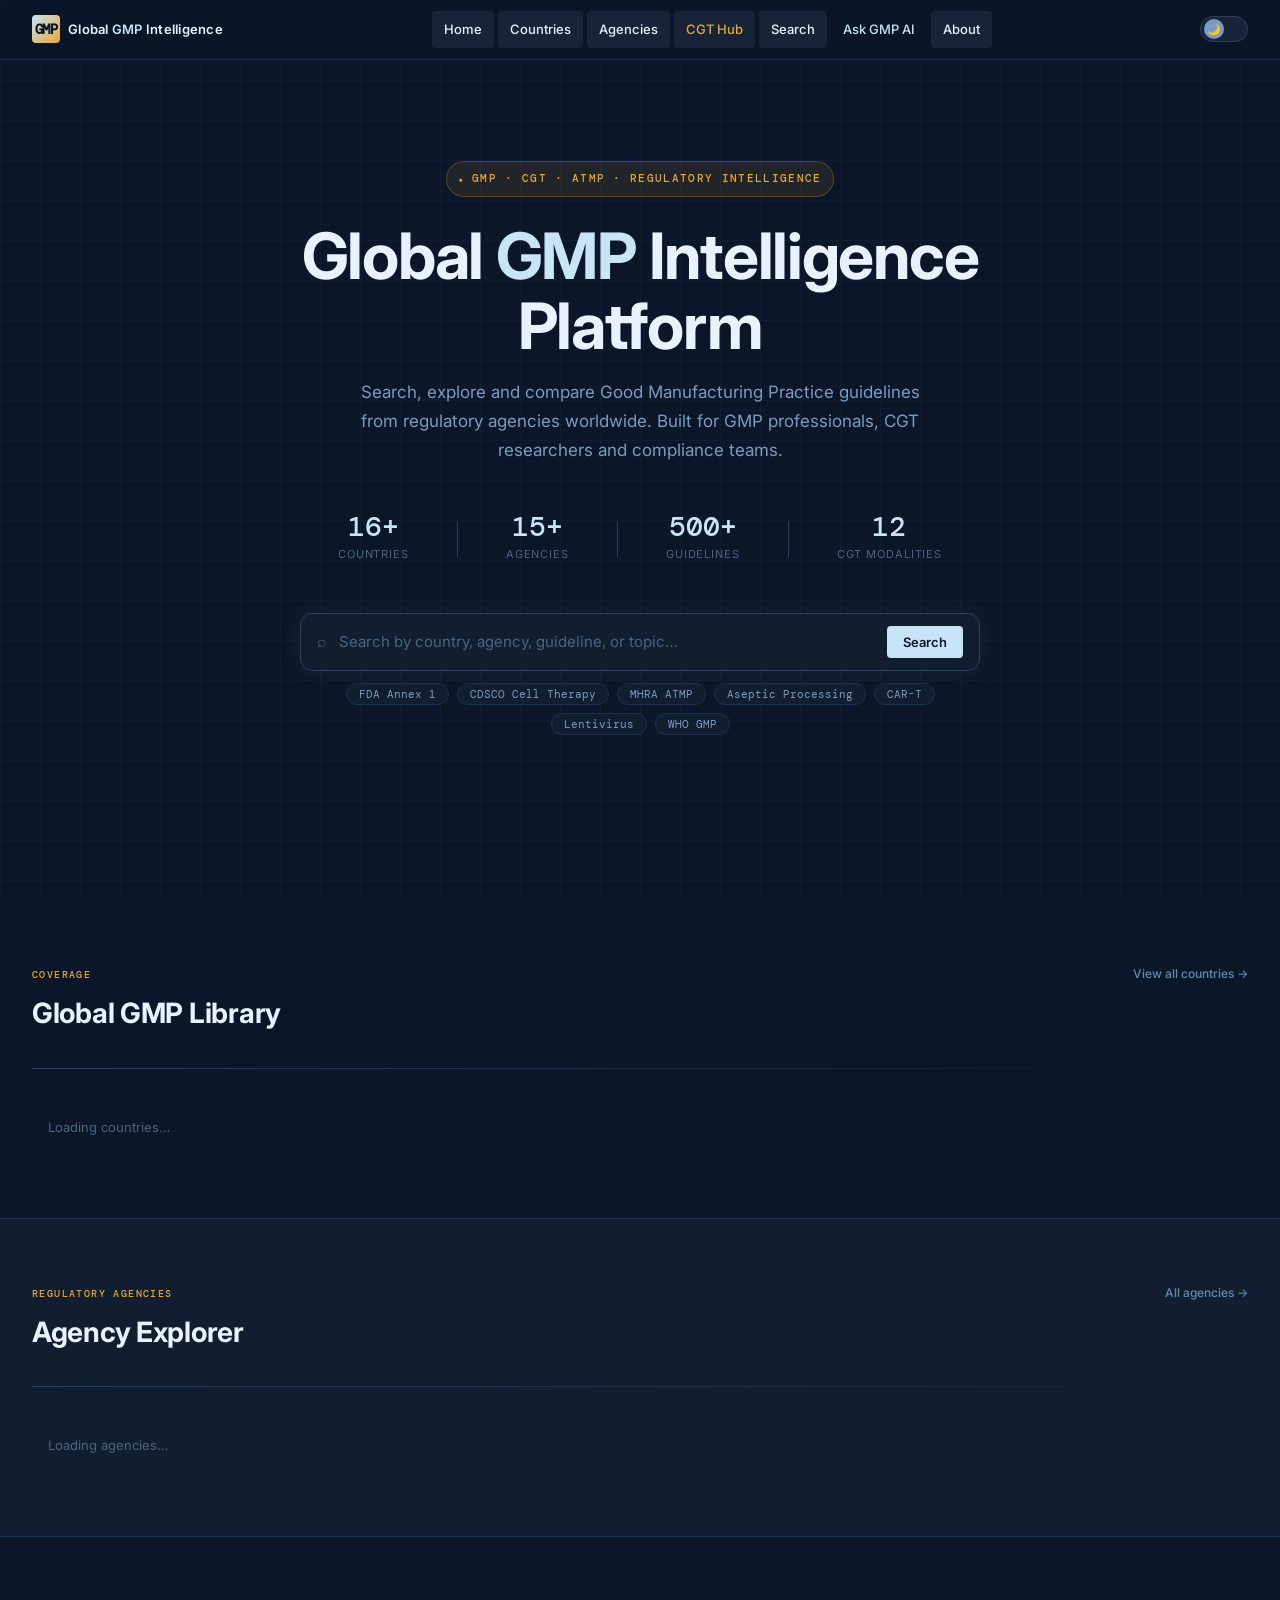
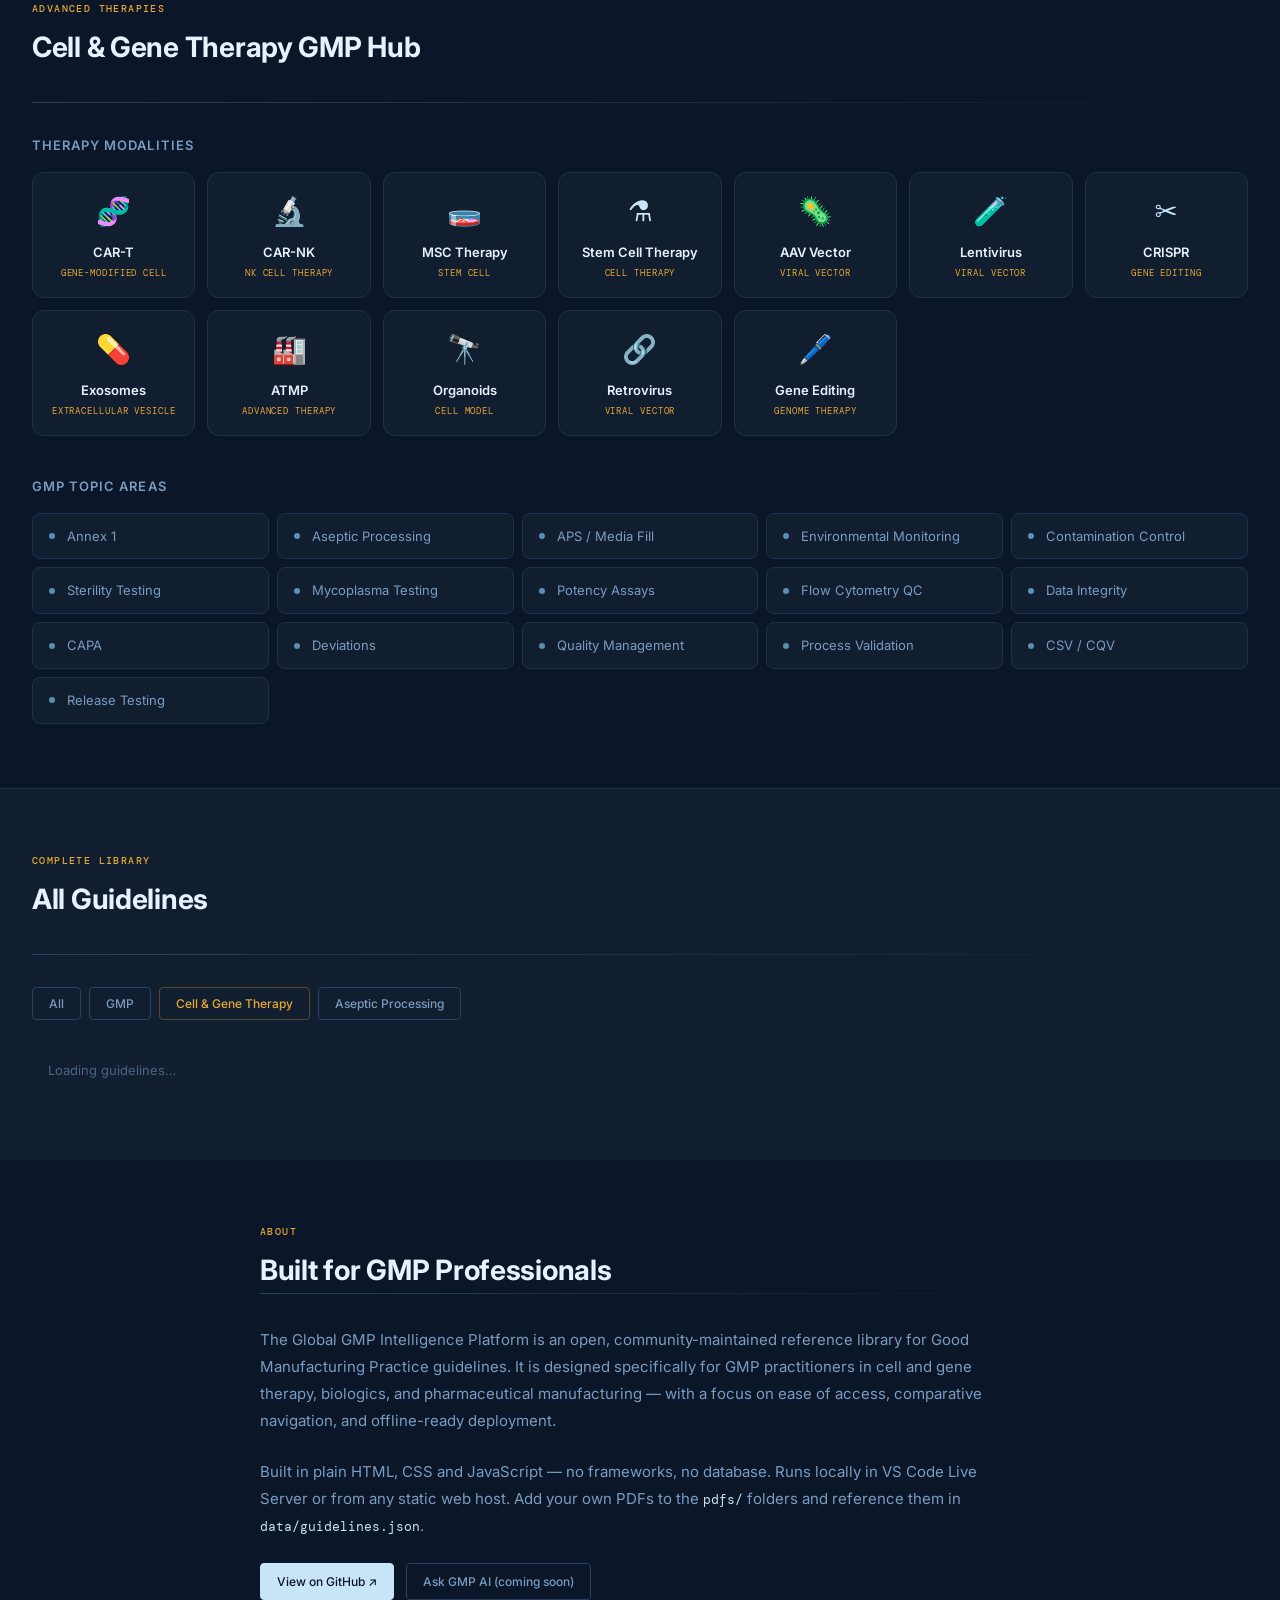
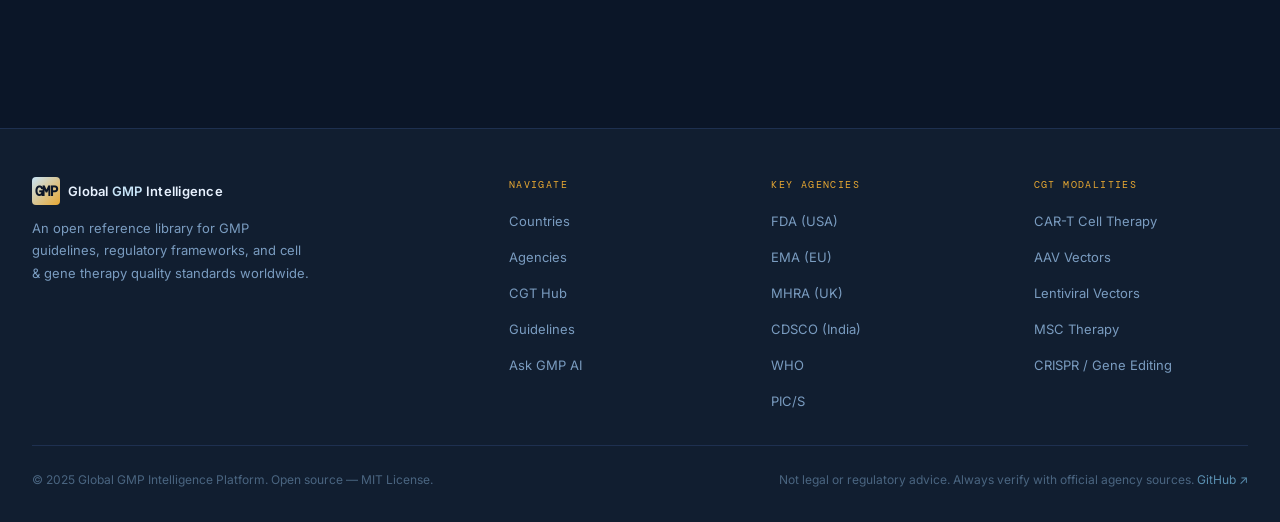
==== index.html @ dae0798d "Add files via upload" ====
<!DOCTYPE html>
<html lang="en">
<head>
  <meta charset="UTF-8" />
  <meta name="viewport" content="width=device-width, initial-scale=1.0" />
  <title>Global GMP Intelligence Platform</title>
  <meta name="description" content="Search, explore and compare Good Manufacturing Practice guidelines from regulatory agencies worldwide. GMP, CGT, ATMP, CAR-T, viral vector manufacturing." />
  <link rel="stylesheet" href="style.css" />
</head>
<body>

  <!-- ═══════════════════════════════════════════════════════
       NAVIGATION
       ════════════════════════════════════════════════════ -->
  <nav class="navbar" role="navigation" aria-label="Main navigation">
    <div class="navbar-inner">

      <!-- Logo -->
      <a class="nav-logo" href="index.html" aria-label="Global GMP Intelligence Platform home">
        <div class="nav-logo-icon">GMP</div>
        <span class="nav-logo-text">Global <span>GMP</span> Intelligence</span>
      </a>

      <!-- Desktop nav links -->
      <ul class="nav-links" id="nav-links">
        <li><a href="index.html" class="active">Home</a></li>
        <li><a href="#countries">Countries</a></li>
        <li><a href="#agencies">Agencies</a></li>
        <li class="nav-cgt"><a href="#cgt-hub">CGT Hub</a></li>
        <li><a href="#search-section">Search</a></li>
        <li class="nav-ai"><a href="ask.html">Ask GMP AI</a></li>
        <li><a href="#about">About</a></li>
      </ul>

      <!-- Controls: theme toggle + hamburger -->
      <div class="nav-controls">
        <button class="theme-toggle" id="theme-toggle" aria-label="Toggle dark/light mode">
          <div class="theme-toggle-knob">🌙</div>
        </button>
        <button class="nav-hamburger" id="nav-hamburger" aria-label="Open menu">
          <span></span><span></span><span></span>
        </button>
      </div>

    </div>
  </nav>

  <!-- ═══════════════════════════════════════════════════════
       HERO SECTION
       ════════════════════════════════════════════════════ -->
  <section class="hero" id="home">

    <!-- Animated signal line — the signature design element -->
    <div class="hero-signal-line" aria-hidden="true"></div>

    <div class="hero-content">

      <!-- Eyebrow -->
      <div class="hero-eyebrow">GMP · CGT · ATMP · Regulatory Intelligence</div>

      <!-- Main title -->
      <h1 class="hero-title">
        Global <span class="accent-word">GMP</span> Intelligence<br>Platform
      </h1>

      <!-- Subtitle -->
      <p class="hero-subtitle">
        Search, explore and compare Good Manufacturing Practice guidelines
        from regulatory agencies worldwide. Built for GMP professionals,
        CGT researchers and compliance teams.
      </p>

      <!-- Key stats -->
      <div class="hero-stats">
        <div class="hero-stat">
          <span class="hero-stat-number">16+</span>
          <span class="hero-stat-label">Countries</span>
        </div>
        <div class="hero-stat-divider"></div>
        <div class="hero-stat">
          <span class="hero-stat-number">15+</span>
          <span class="hero-stat-label">Agencies</span>
        </div>
        <div class="hero-stat-divider"></div>
        <div class="hero-stat">
          <span class="hero-stat-number">500+</span>
          <span class="hero-stat-label">Guidelines</span>
        </div>
        <div class="hero-stat-divider"></div>
        <div class="hero-stat">
          <span class="hero-stat-number">12</span>
          <span class="hero-stat-label">CGT Modalities</span>
        </div>
      </div>

      <!-- Search box -->
      <div class="search-container">
        <div class="search-box">
          <!-- Search icon -->
          <span class="search-icon" aria-hidden="true">⌕</span>

          <!-- Input -->
          <input
            type="text"
            id="search-input"
            placeholder="Search by country, agency, guideline, or topic…"
            autocomplete="off"
            aria-label="Search GMP guidelines"
          />

          <!-- Clear button (shows when text is entered) -->
          <button class="search-clear" id="search-clear" aria-label="Clear search">✕</button>

          <!-- Search button -->
          <button class="search-btn" id="search-btn">Search</button>
        </div>

        <!-- Quick-search chips -->
        <div class="search-chips" role="list" aria-label="Quick search examples">
          <button class="search-chip" data-query="FDA Annex 1" role="listitem">FDA Annex 1</button>
          <button class="search-chip" data-query="CDSCO Cell Therapy" role="listitem">CDSCO Cell Therapy</button>
          <button class="search-chip" data-query="MHRA ATMP" role="listitem">MHRA ATMP</button>
          <button class="search-chip" data-query="aseptic processing" role="listitem">Aseptic Processing</button>
          <button class="search-chip" data-query="CAR-T" role="listitem">CAR-T</button>
          <button class="search-chip" data-query="lentivirus" role="listitem">Lentivirus</button>
          <button class="search-chip" data-query="WHO GMP" role="listitem">WHO GMP</button>
        </div>

        <!-- Live results dropdown -->
        <div id="search-results" role="listbox" aria-label="Search results"></div>
      </div>

    </div>
  </section>

  <!-- ═══════════════════════════════════════════════════════
       COUNTRIES SECTION
       ════════════════════════════════════════════════════ -->
  <section class="section" id="countries">
    <div class="section-inner">
      <div class="section-header">
        <div>
          <div class="section-label">Coverage</div>
          <h2 class="section-title">Global GMP Library</h2>
        </div>
        <a href="#" class="section-link">View all countries →</a>
      </div>
      <div class="section-divider"></div>

      <!--
        Country cards are built dynamically by script.js → buildCountryCards().
        To add countries: edit data/countries.json — no HTML changes needed.
      -->
      <div class="countries-grid" id="countries-grid">
        <!-- Cards populated by JavaScript from data/countries.json -->
        <div style="color:var(--color-text-muted);font-size:13px;padding:16px;">Loading countries…</div>
      </div>
    </div>
  </section>

  <!-- ═══════════════════════════════════════════════════════
       REGULATORY AGENCIES SECTION
       ════════════════════════════════════════════════════ -->
  <section class="section" id="agencies" style="background:var(--color-surface);border-top:1px solid var(--color-border);border-bottom:1px solid var(--color-border);">
    <div class="section-inner">
      <div class="section-header">
        <div>
          <div class="section-label">Regulatory Agencies</div>
          <h2 class="section-title">Agency Explorer</h2>
        </div>
        <a href="#" class="section-link">All agencies →</a>
      </div>
      <div class="section-divider"></div>

      <!--
        Agency cards are built dynamically by script.js → buildAgencyCards().
        To add agencies: edit data/agencies.json
      -->
      <div class="agencies-grid" id="agencies-grid">
        <div style="color:var(--color-text-muted);font-size:13px;padding:16px;">Loading agencies…</div>
      </div>
    </div>
  </section>

  <!-- ═══════════════════════════════════════════════════════
       CGT HUB SECTION
       ════════════════════════════════════════════════════ -->
  <section class="section" id="cgt-hub">
    <div class="section-inner">
      <div class="section-header">
        <div>
          <div class="section-label">Advanced Therapies</div>
          <h2 class="section-title">Cell &amp; Gene Therapy GMP Hub</h2>
        </div>
      </div>
      <div class="section-divider"></div>

      <!-- CGT Product modalities -->
      <h3 style="font-size:13px;font-weight:600;color:var(--color-text-secondary);margin-bottom:16px;text-transform:uppercase;letter-spacing:0.08em;">
        Therapy Modalities
      </h3>

      <!--
        Cards populated by script.js → buildCGTCards() from CGT_PRODUCTS array.
        To add modalities: edit the CGT_PRODUCTS array in script.js
      -->
      <div class="cgt-grid" id="cgt-products-grid">
        <div style="color:var(--color-text-muted);font-size:13px;padding:16px;">Loading…</div>
      </div>

      <!-- GMP Topics -->
      <h3 style="font-size:13px;font-weight:600;color:var(--color-text-secondary);margin-bottom:16px;margin-top:40px;text-transform:uppercase;letter-spacing:0.08em;">
        GMP Topic Areas
      </h3>

      <!--
        Topics populated by script.js → buildCGTCards() from GMP_TOPICS array.
      -->
      <div class="topics-grid" id="gmp-topics-grid"></div>

    </div>
  </section>

  <!-- ═══════════════════════════════════════════════════════
       FULL GUIDELINES SECTION
       ════════════════════════════════════════════════════ -->
  <section class="section" id="search-section" style="background:var(--color-surface);border-top:1px solid var(--color-border);">
    <div class="section-inner">
      <div class="section-header">
        <div>
          <div class="section-label">Complete Library</div>
          <h2 class="section-title">All Guidelines</h2>
        </div>
      </div>
      <div class="section-divider"></div>

      <!-- Filter row -->
      <div style="display:flex;gap:8px;flex-wrap:wrap;margin-bottom:24px;">
        <button class="btn btn-secondary" onclick="filterGuidelines('all')">All</button>
        <button class="btn btn-secondary" onclick="filterGuidelines('GMP')">GMP</button>
        <button class="btn btn-amber" onclick="filterGuidelines('Cell and Gene Therapy')">Cell &amp; Gene Therapy</button>
        <button class="btn btn-secondary" onclick="filterGuidelines('Aseptic Processing')">Aseptic Processing</button>
      </div>

      <!-- Guidelines list — built by buildGuidelinesList() below -->
      <div class="guidelines-list" id="guidelines-list">
        <div style="color:var(--color-text-muted);font-size:13px;padding:16px;">Loading guidelines…</div>
      </div>
    </div>
  </section>

  <!-- ═══════════════════════════════════════════════════════
       ABOUT SECTION
       ════════════════════════════════════════════════════ -->
  <section class="section" id="about">
    <div class="section-inner" style="max-width:760px;">
      <div class="section-label">About</div>
      <h2 class="section-title">Built for GMP Professionals</h2>
      <div class="section-divider"></div>
      <p style="font-size:15px;color:var(--color-text-secondary);line-height:1.8;margin-bottom:24px;">
        The Global GMP Intelligence Platform is an open, community-maintained reference library
        for Good Manufacturing Practice guidelines. It is designed specifically for GMP practitioners
        in cell and gene therapy, biologics, and pharmaceutical manufacturing — with a focus on
        ease of access, comparative navigation, and offline-ready deployment.
      </p>
      <p style="font-size:15px;color:var(--color-text-secondary);line-height:1.8;margin-bottom:24px;">
        Built in plain HTML, CSS and JavaScript — no frameworks, no database. Runs locally in
        VS Code Live Server or from any static web host. Add your own PDFs to the
        <code style="font-family:var(--font-mono);color:var(--color-accent);font-size:13px;">pdfs/</code>
        folders and reference them in
        <code style="font-family:var(--font-mono);color:var(--color-accent);font-size:13px;">data/guidelines.json</code>.
      </p>
      <div style="display:flex;gap:12px;flex-wrap:wrap;">
        <a href="https://github.com" class="btn btn-primary" target="_blank">View on GitHub ↗</a>
        <a href="ask.html" class="btn btn-secondary">Ask GMP AI (coming soon)</a>
      </div>
    </div>
  </section>

  <!-- ═══════════════════════════════════════════════════════
       FOOTER
       ════════════════════════════════════════════════════ -->
  <footer class="footer">
    <div class="footer-inner">

      <!-- Brand -->
      <div class="footer-brand">
        <div class="nav-logo">
          <div class="nav-logo-icon">GMP</div>
          <span class="nav-logo-text">Global <span>GMP</span> Intelligence</span>
        </div>
        <p>
          An open reference library for GMP guidelines, regulatory frameworks,
          and cell &amp; gene therapy quality standards worldwide.
        </p>
      </div>

      <!-- Navigation -->
      <div>
        <div class="footer-col-title">Navigate</div>
        <ul class="footer-links">
          <li><a href="#countries">Countries</a></li>
          <li><a href="#agencies">Agencies</a></li>
          <li><a href="#cgt-hub">CGT Hub</a></li>
          <li><a href="#search-section">Guidelines</a></li>
          <li><a href="ask.html">Ask GMP AI</a></li>
        </ul>
      </div>

      <!-- Agencies -->
      <div>
        <div class="footer-col-title">Key Agencies</div>
        <ul class="footer-links">
          <li><a href="agencies/fda.html">FDA (USA)</a></li>
          <li><a href="agencies/ema.html">EMA (EU)</a></li>
          <li><a href="agencies/mhra.html">MHRA (UK)</a></li>
          <li><a href="agencies/cdsco.html">CDSCO (India)</a></li>
          <li><a href="agencies/who.html">WHO</a></li>
          <li><a href="agencies/pics.html">PIC/S</a></li>
        </ul>
      </div>

      <!-- CGT -->
      <div>
        <div class="footer-col-title">CGT Modalities</div>
        <ul class="footer-links">
          <li><a href="cgt/car-t.html">CAR-T Cell Therapy</a></li>
          <li><a href="cgt/aav.html">AAV Vectors</a></li>
          <li><a href="cgt/lentivirus.html">Lentiviral Vectors</a></li>
          <li><a href="cgt/msc.html">MSC Therapy</a></li>
          <li><a href="cgt/crispr.html">CRISPR / Gene Editing</a></li>
        </ul>
      </div>

    </div>

    <!-- Bottom bar -->
    <div class="footer-bottom">
      <p>© 2025 Global GMP Intelligence Platform. Open source — MIT License.</p>
      <p>Not legal or regulatory advice. Always verify with official agency sources. <a href="https://github.com">GitHub ↗</a></p>
    </div>
  </footer>

  <!-- ═══════════════════════════════════════════════════════
       SCRIPTS
       ════════════════════════════════════════════════════ -->
  <script src="script.js"></script>

  <!--
    Additional inline script for the guidelines filter buttons and full list builder.
    This is kept here (not in script.js) because it needs access to guidelinesData
    AFTER it has been loaded by loadAllData() in script.js.
    In a larger project, this would move to script.js once data loading is async-refactored.
  -->
  <script>
    /**
     * Builds the complete guidelines list in the #guidelines-list section.
     * Called after guidelinesData is populated by loadAllData().
     */
    function buildGuidelinesList(filter) {
      const list = document.getElementById('guidelines-list');
      if (!list) return;

      // Wait a moment if data hasn't arrived yet
      if (!guidelinesData || guidelinesData.length === 0) {
        setTimeout(function () { buildGuidelinesList(filter); }, 300);
        return;
      }

      // Filter the data
      const items = filter && filter !== 'all'
        ? guidelinesData.filter(function (g) { return g.category === filter; })
        : guidelinesData;

      list.innerHTML = '';

      items.forEach(function (item) {
        const card = document.createElement('div');
        card.className = 'guideline-card';

        const pdfBtn = item.pdf
          ? `<a class="btn btn-primary" href="${item.pdf}" target="_blank">View PDF</a>
             <a class="btn btn-secondary" href="${item.pdf}" download>Download PDF</a>`
          : '';

        const extBtn = item.external
          ? `<a class="btn btn-secondary" href="${item.external}" target="_blank" rel="noopener">Official Website ↗</a>`
          : '';

        card.innerHTML = `
          <div class="guideline-card-header">
            <div class="guideline-meta">
              <span class="tag tag-id">${item.id}</span>
              <span class="tag tag-agency">${item.agency}</span>
              <span class="tag tag-category">${item.category}</span>
              <span class="tag tag-year">${item.year}</span>
            </div>
          </div>
          <div class="guideline-title">${item.title}</div>
          <div class="guideline-desc">${item.description}</div>
          <div class="guideline-actions">
            ${pdfBtn}
            ${extBtn}
          </div>
        `;

        list.appendChild(card);
      });
    }

    /**
     * Filter button handler — called by onclick on the filter buttons.
     */
    function filterGuidelines(category) {
      buildGuidelinesList(category);
    }

    // Build the list once data is ready
    // We poll until guidelinesData is available
    function waitAndBuild() {
      if (typeof guidelinesData !== 'undefined' && guidelinesData.length > 0) {
        buildGuidelinesList('all');
      } else {
        setTimeout(waitAndBuild, 200);
      }
    }
    waitAndBuild();
  </script>

</body>
</html>
---- style.css ----
/* =============================================================
   GLOBAL GMP INTELLIGENCE PLATFORM — Main Stylesheet
   Design: Navy-slate base / Ice-blue accent / Amber signals
   Fonts: Inter (UI) + DM Mono (codes/IDs)
   ============================================================= */

/* ── 1. IMPORTS & CSS VARIABLES ─────────────────────────────── */

@import url('https://fonts.googleapis.com/css2?family=Inter:wght@300;400;500;600;700&family=DM+Mono:wght@400;500&display=swap');

:root {
  /* Core palette */
  --color-bg:          #0B1628;     /* Deep navy-slate */
  --color-surface:     #111E30;     /* Card/panel surface */
  --color-surface-2:   #172438;     /* Slightly lighter surface */
  --color-border:      #1E3050;     /* Subtle borders */
  --color-border-2:    #2A4060;     /* More visible borders */

  /* Text */
  --color-text-primary: #E8F2FF;    /* Near-white, blue-tinted */
  --color-text-secondary: #7A9CC0;  /* Steel blue — secondary info */
  --color-text-muted:  #4A6580;     /* Muted captions */

  /* Accents */
  --color-accent:      #C8E4F7;     /* Ice blue — primary accent */
  --color-accent-dim:  #5A8FB0;     /* Dimmer ice blue */
  --color-amber:       #E8A832;     /* Regulatory amber — CGT/special */
  --color-amber-dim:   #8A5C10;     /* Dark amber for backgrounds */
  --color-green:       #34C98A;     /* Status: available */
  --color-red:         #E85555;     /* Status: error */

  /* Typography */
  --font-ui:    'Inter', system-ui, sans-serif;
  --font-mono:  'DM Mono', 'Courier New', monospace;

  /* Spacing scale */
  --space-1: 4px;
  --space-2: 8px;
  --space-3: 12px;
  --space-4: 16px;
  --space-5: 24px;
  --space-6: 32px;
  --space-7: 48px;
  --space-8: 64px;

  /* Borders */
  --radius-sm: 4px;
  --radius-md: 8px;
  --radius-lg: 12px;

  /* Shadows */
  --shadow-card: 0 2px 16px rgba(0,0,0,0.4);
  --shadow-glow: 0 0 24px rgba(200, 228, 247, 0.08);

  /* Transition */
  --transition: 0.18s ease;
}

/* Light mode overrides */
body.light-mode {
  --color-bg:           #F0F4F8;
  --color-surface:      #FFFFFF;
  --color-surface-2:    #E8EFF7;
  --color-border:       #D0DCE8;
  --color-border-2:     #B0C4D8;
  --color-text-primary: #0B1628;
  --color-text-secondary: #3A5A78;
  --color-text-muted:   #7A9CB8;
  --shadow-card: 0 2px 12px rgba(11,22,40,0.12);
  --shadow-glow: 0 0 16px rgba(11,22,40,0.06);
}

/* ── 2. RESET & BASE ─────────────────────────────────────────── */

*, *::before, *::after {
  box-sizing: border-box;
  margin: 0;
  padding: 0;
}

html { scroll-behavior: smooth; }

body {
  background-color: var(--color-bg);
  color: var(--color-text-primary);
  font-family: var(--font-ui);
  font-size: 15px;
  line-height: 1.6;
  min-height: 100vh;
  transition: background-color 0.3s ease, color 0.3s ease;
}

a {
  color: var(--color-accent);
  text-decoration: none;
  transition: color var(--transition);
}

a:hover { color: #fff; }

img { max-width: 100%; display: block; }

/* ── 3. NAVIGATION ───────────────────────────────────────────── */

.navbar {
  position: fixed;
  top: 0;
  left: 0;
  right: 0;
  z-index: 100;
  background: rgba(11, 22, 40, 0.92);
  backdrop-filter: blur(12px);
  -webkit-backdrop-filter: blur(12px);
  border-bottom: 1px solid var(--color-border);
  height: 60px;
  display: flex;
  align-items: center;
  padding: 0 var(--space-6);
}

body.light-mode .navbar {
  background: rgba(240, 244, 248, 0.92);
}

.navbar-inner {
  width: 100%;
  max-width: 1280px;
  margin: 0 auto;
  display: flex;
  align-items: center;
  justify-content: space-between;
  gap: var(--space-5);
}

/* Logo / wordmark */
.nav-logo {
  display: flex;
  align-items: center;
  gap: var(--space-2);
  text-decoration: none;
  flex-shrink: 0;
}

.nav-logo-icon {
  width: 28px;
  height: 28px;
  background: linear-gradient(135deg, var(--color-accent) 0%, var(--color-amber) 100%);
  border-radius: var(--radius-sm);
  display: flex;
  align-items: center;
  justify-content: center;
  font-size: 14px;
  font-weight: 700;
  color: #0B1628;
  font-family: var(--font-mono);
  letter-spacing: -0.5px;
}

.nav-logo-text {
  font-size: 13px;
  font-weight: 600;
  color: var(--color-text-primary);
  letter-spacing: 0.02em;
}

.nav-logo-text span {
  color: var(--color-accent);
}

/* Nav links */
.nav-links {
  display: flex;
  align-items: center;
  gap: var(--space-1);
  list-style: none;
}

.nav-links a {
  display: block;
  padding: var(--space-2) var(--space-3);
  font-size: 13px;
  font-weight: 500;
  color: var(--color-text-secondary);
  border-radius: var(--radius-sm);
  transition: all var(--transition);
  white-space: nowrap;
}

.nav-links a:hover,
.nav-links a.active {
  color: var(--color-text-primary);
  background: var(--color-surface-2);
}

/* CGT and AI links get special treatment */
.nav-links .nav-cgt a { color: var(--color-amber); }
.nav-links .nav-cgt a:hover { background: rgba(232, 168, 50, 0.12); }

.nav-links .nav-ai a { color: var(--color-accent); }

/* Right side controls */
.nav-controls {
  display: flex;
  align-items: center;
  gap: var(--space-3);
  flex-shrink: 0;
}

/* Dark/light toggle */
.theme-toggle {
  background: var(--color-surface-2);
  border: 1px solid var(--color-border-2);
  border-radius: 20px;
  width: 48px;
  height: 26px;
  cursor: pointer;
  position: relative;
  transition: all var(--transition);
  display: flex;
  align-items: center;
  padding: 2px 3px;
}

.theme-toggle-knob {
  width: 20px;
  height: 20px;
  border-radius: 50%;
  background: var(--color-text-secondary);
  transition: transform 0.25s ease, background 0.25s ease;
  display: flex;
  align-items: center;
  justify-content: center;
  font-size: 11px;
}

body.light-mode .theme-toggle-knob {
  transform: translateX(22px);
  background: var(--color-amber);
}

/* Hamburger (mobile) */
.nav-hamburger {
  display: none;
  flex-direction: column;
  gap: 5px;
  background: none;
  border: none;
  cursor: pointer;
  padding: var(--space-2);
}

.nav-hamburger span {
  display: block;
  width: 22px;
  height: 2px;
  background: var(--color-text-secondary);
  border-radius: 2px;
  transition: all 0.3s ease;
}

/* ── 4. HERO SECTION ─────────────────────────────────────────── */

.hero {
  padding-top: 60px; /* navbar height */
  min-height: 100vh;
  display: flex;
  flex-direction: column;
  align-items: center;
  justify-content: center;
  text-align: center;
  position: relative;
  overflow: hidden;
  padding-bottom: var(--space-8);
}

/* Ambient grid background */
.hero::before {
  content: '';
  position: absolute;
  inset: 0;
  background-image:
    linear-gradient(var(--color-border) 1px, transparent 1px),
    linear-gradient(90deg, var(--color-border) 1px, transparent 1px);
  background-size: 40px 40px;
  opacity: 0.25;
  z-index: 0;
}

/* Signal line — the signature element */
.hero-signal-line {
  position: absolute;
  top: 50%;
  left: -100%;
  right: 0;
  height: 1px;
  background: linear-gradient(90deg, transparent, var(--color-amber) 40%, var(--color-accent), transparent);
  animation: signalSweep 1.8s cubic-bezier(0.4, 0, 0.2, 1) 0.3s forwards;
  opacity: 0;
  z-index: 0;
}

@keyframes signalSweep {
  0%   { left: -100%; opacity: 0; }
  20%  { opacity: 1; }
  100% { left: 0; opacity: 0; }
}

.hero-content {
  position: relative;
  z-index: 1;
  max-width: 820px;
  padding: 0 var(--space-5);
}

/* Eyebrow label */
.hero-eyebrow {
  display: inline-flex;
  align-items: center;
  gap: var(--space-2);
  font-family: var(--font-mono);
  font-size: 11px;
  font-weight: 500;
  color: var(--color-amber);
  letter-spacing: 0.12em;
  text-transform: uppercase;
  background: rgba(232, 168, 50, 0.1);
  border: 1px solid rgba(232, 168, 50, 0.25);
  padding: var(--space-2) var(--space-3);
  border-radius: 20px;
  margin-bottom: var(--space-5);
}

.hero-eyebrow::before {
  content: '●';
  font-size: 7px;
  animation: pulse 2s infinite;
}

@keyframes pulse {
  0%, 100% { opacity: 1; }
  50% { opacity: 0.3; }
}

.hero-title {
  font-size: clamp(32px, 6vw, 64px);
  font-weight: 700;
  line-height: 1.1;
  letter-spacing: -0.02em;
  margin-bottom: var(--space-4);
  color: var(--color-text-primary);
}

.hero-title .accent-word {
  color: var(--color-accent);
}

.hero-subtitle {
  font-size: clamp(14px, 2vw, 17px);
  color: var(--color-text-secondary);
  line-height: 1.7;
  margin-bottom: var(--space-7);
  max-width: 600px;
  margin-left: auto;
  margin-right: auto;
}

/* Hero stats row */
.hero-stats {
  display: flex;
  align-items: center;
  justify-content: center;
  gap: var(--space-7);
  margin-bottom: var(--space-7);
  flex-wrap: wrap;
}

.hero-stat {
  text-align: center;
}

.hero-stat-number {
  font-family: var(--font-mono);
  font-size: 28px;
  font-weight: 500;
  color: var(--color-accent);
  display: block;
  line-height: 1;
}

.hero-stat-label {
  font-size: 11px;
  color: var(--color-text-muted);
  text-transform: uppercase;
  letter-spacing: 0.08em;
  margin-top: var(--space-1);
}

.hero-stat-divider {
  width: 1px;
  height: 36px;
  background: var(--color-border-2);
}

/* ── 5. SEARCH BAR ───────────────────────────────────────────── */

.search-container {
  max-width: 680px;
  margin: 0 auto;
  position: relative;
}

.search-box {
  position: relative;
  display: flex;
  align-items: center;
  background: var(--color-surface);
  border: 1px solid var(--color-border-2);
  border-radius: var(--radius-lg);
  padding: var(--space-3) var(--space-4);
  gap: var(--space-3);
  transition: all var(--transition);
  box-shadow: var(--shadow-glow);
}

.search-box:focus-within {
  border-color: var(--color-accent);
  box-shadow: 0 0 0 3px rgba(200, 228, 247, 0.12);
}

.search-icon {
  color: var(--color-text-muted);
  font-size: 16px;
  flex-shrink: 0;
}

#search-input {
  flex: 1;
  background: none;
  border: none;
  outline: none;
  font-family: var(--font-ui);
  font-size: 15px;
  color: var(--color-text-primary);
  caret-color: var(--color-accent);
}

#search-input::placeholder {
  color: var(--color-text-muted);
}

.search-clear {
  background: none;
  border: none;
  cursor: pointer;
  color: var(--color-text-muted);
  padding: var(--space-1);
  border-radius: var(--radius-sm);
  display: none;
  transition: color var(--transition);
}

.search-clear:hover { color: var(--color-text-primary); }
.search-clear.visible { display: block; }

.search-btn {
  background: var(--color-accent);
  color: #0B1628;
  border: none;
  cursor: pointer;
  padding: var(--space-2) var(--space-4);
  border-radius: var(--radius-sm);
  font-family: var(--font-ui);
  font-size: 13px;
  font-weight: 600;
  white-space: nowrap;
  transition: all var(--transition);
}

.search-btn:hover {
  background: #fff;
}

/* Search chips / example queries */
.search-chips {
  display: flex;
  flex-wrap: wrap;
  gap: var(--space-2);
  margin-top: var(--space-3);
  justify-content: center;
}

.search-chip {
  font-family: var(--font-mono);
  font-size: 11px;
  color: var(--color-text-secondary);
  background: var(--color-surface);
  border: 1px solid var(--color-border);
  padding: 3px var(--space-3);
  border-radius: 12px;
  cursor: pointer;
  transition: all var(--transition);
}

.search-chip:hover {
  color: var(--color-accent);
  border-color: var(--color-accent-dim);
  background: rgba(200, 228, 247, 0.06);
}

/* Search results dropdown */
#search-results {
  position: absolute;
  top: calc(100% + 8px);
  left: 0;
  right: 0;
  background: var(--color-surface);
  border: 1px solid var(--color-border-2);
  border-radius: var(--radius-lg);
  max-height: 420px;
  overflow-y: auto;
  z-index: 50;
  display: none;
  box-shadow: var(--shadow-card);
}

#search-results.visible { display: block; }

.search-result-item {
  padding: var(--space-4);
  border-bottom: 1px solid var(--color-border);
  cursor: pointer;
  transition: background var(--transition);
  display: flex;
  gap: var(--space-4);
  align-items: flex-start;
}

.search-result-item:last-child { border-bottom: none; }
.search-result-item:hover { background: var(--color-surface-2); }

.result-id {
  font-family: var(--font-mono);
  font-size: 10px;
  color: var(--color-amber);
  background: rgba(232, 168, 50, 0.1);
  padding: 2px 6px;
  border-radius: 4px;
  white-space: nowrap;
  margin-top: 2px;
  flex-shrink: 0;
}

.result-body { flex: 1; }

.result-title {
  font-size: 13px;
  font-weight: 600;
  color: var(--color-text-primary);
  margin-bottom: 2px;
}

.result-meta {
  font-size: 11px;
  color: var(--color-text-muted);
}

.result-actions {
  display: flex;
  gap: var(--space-2);
  margin-top: var(--space-2);
}

/* ── 6. SECTION LAYOUT ───────────────────────────────────────── */

.section {
  padding: var(--space-8) var(--space-6);
}

.section-inner {
  max-width: 1280px;
  margin: 0 auto;
}

.section-header {
  display: flex;
  align-items: baseline;
  justify-content: space-between;
  margin-bottom: var(--space-6);
  flex-wrap: wrap;
  gap: var(--space-3);
}

.section-label {
  font-family: var(--font-mono);
  font-size: 10px;
  font-weight: 500;
  color: var(--color-amber);
  letter-spacing: 0.14em;
  text-transform: uppercase;
  margin-bottom: var(--space-2);
}

.section-title {
  font-size: clamp(20px, 3vw, 28px);
  font-weight: 700;
  color: var(--color-text-primary);
  letter-spacing: -0.01em;
}

.section-link {
  font-size: 12px;
  font-weight: 500;
  color: var(--color-accent-dim);
  display: flex;
  align-items: center;
  gap: var(--space-1);
  white-space: nowrap;
}

.section-link:hover { color: var(--color-accent); }

/* Divider */
.section-divider {
  height: 1px;
  background: linear-gradient(90deg, var(--color-border-2), transparent);
  margin-bottom: var(--space-6);
}

/* ── 7. COUNTRY CARDS GRID ───────────────────────────────────── */

.countries-grid {
  display: grid;
  grid-template-columns: repeat(auto-fill, minmax(240px, 1fr));
  gap: var(--space-4);
}

.country-card {
  background: var(--color-surface);
  border: 1px solid var(--color-border);
  border-radius: var(--radius-lg);
  padding: var(--space-5);
  cursor: pointer;
  transition: all var(--transition);
  text-decoration: none;
  display: block;
  position: relative;
  overflow: hidden;
}

.country-card::after {
  content: '';
  position: absolute;
  bottom: 0;
  left: 0;
  right: 0;
  height: 2px;
  background: linear-gradient(90deg, var(--color-accent), transparent);
  transform: scaleX(0);
  transform-origin: left;
  transition: transform 0.25s ease;
}

.country-card:hover {
  border-color: var(--color-accent-dim);
  box-shadow: var(--shadow-glow);
  transform: translateY(-2px);
}

.country-card:hover::after { transform: scaleX(1); }

.card-flag { font-size: 28px; margin-bottom: var(--space-3); }

.card-country-name {
  font-size: 15px;
  font-weight: 600;
  color: var(--color-text-primary);
  margin-bottom: var(--space-2);
}

.card-agencies {
  font-family: var(--font-mono);
  font-size: 10px;
  color: var(--color-amber);
  margin-bottom: var(--space-3);
  letter-spacing: 0.06em;
}

.card-stats {
  display: flex;
  gap: var(--space-4);
  margin-top: var(--space-3);
  padding-top: var(--space-3);
  border-top: 1px solid var(--color-border);
}

.card-stat {
  flex: 1;
}

.card-stat-n {
  font-family: var(--font-mono);
  font-size: 18px;
  font-weight: 500;
  color: var(--color-accent);
  display: block;
}

.card-stat-l {
  font-size: 10px;
  color: var(--color-text-muted);
  display: block;
  text-transform: uppercase;
  letter-spacing: 0.06em;
}

/* ── 8. AGENCY CARDS ─────────────────────────────────────────── */

.agencies-grid {
  display: grid;
  grid-template-columns: repeat(auto-fill, minmax(320px, 1fr));
  gap: var(--space-4);
}

.agency-card {
  background: var(--color-surface);
  border: 1px solid var(--color-border);
  border-radius: var(--radius-lg);
  padding: var(--space-5);
  display: flex;
  gap: var(--space-4);
  align-items: flex-start;
  transition: all var(--transition);
  text-decoration: none;
  cursor: pointer;
}

.agency-card:hover {
  border-color: var(--color-border-2);
  transform: translateY(-1px);
  box-shadow: var(--shadow-card);
}

.agency-badge {
  width: 44px;
  height: 44px;
  background: var(--color-surface-2);
  border: 1px solid var(--color-border-2);
  border-radius: var(--radius-md);
  display: flex;
  align-items: center;
  justify-content: center;
  font-family: var(--font-mono);
  font-size: 11px;
  font-weight: 500;
  color: var(--color-accent);
  flex-shrink: 0;
  letter-spacing: 0.04em;
}

.agency-info { flex: 1; }

.agency-name {
  font-size: 14px;
  font-weight: 600;
  color: var(--color-text-primary);
  margin-bottom: 2px;
}

.agency-country {
  font-family: var(--font-mono);
  font-size: 10px;
  color: var(--color-amber);
  margin-bottom: var(--space-2);
}

.agency-desc {
  font-size: 12px;
  color: var(--color-text-secondary);
  line-height: 1.6;
}

/* ── 9. CGT HUB CARDS ────────────────────────────────────────── */

.cgt-grid {
  display: grid;
  grid-template-columns: repeat(auto-fill, minmax(160px, 1fr));
  gap: var(--space-3);
}

.cgt-card {
  background: var(--color-surface);
  border: 1px solid var(--color-border);
  border-radius: var(--radius-lg);
  padding: var(--space-4);
  cursor: pointer;
  transition: all var(--transition);
  text-align: center;
  text-decoration: none;
  display: block;
}

.cgt-card:hover {
  border-color: var(--color-amber);
  background: rgba(232, 168, 50, 0.06);
}

.cgt-card-icon {
  font-size: 28px;
  margin-bottom: var(--space-2);
  display: block;
}

.cgt-card-name {
  font-size: 13px;
  font-weight: 600;
  color: var(--color-text-primary);
  margin-bottom: var(--space-1);
}

.cgt-card-tag {
  font-family: var(--font-mono);
  font-size: 9px;
  color: var(--color-amber);
  text-transform: uppercase;
  letter-spacing: 0.1em;
}

/* GMP Topics — slightly different color scheme */
.topic-card {
  background: var(--color-surface);
  border: 1px solid var(--color-border);
  border-radius: var(--radius-md);
  padding: var(--space-3) var(--space-4);
  cursor: pointer;
  transition: all var(--transition);
  text-align: left;
  text-decoration: none;
  display: flex;
  align-items: center;
  gap: var(--space-3);
}

.topic-card:hover {
  border-color: var(--color-accent-dim);
  background: rgba(200, 228, 247, 0.04);
}

.topic-dot {
  width: 6px;
  height: 6px;
  border-radius: 50%;
  background: var(--color-accent-dim);
  flex-shrink: 0;
}

.topic-name {
  font-size: 13px;
  color: var(--color-text-secondary);
  transition: color var(--transition);
}

.topic-card:hover .topic-name { color: var(--color-text-primary); }

.topics-grid {
  display: grid;
  grid-template-columns: repeat(auto-fill, minmax(200px, 1fr));
  gap: var(--space-2);
}

/* ── 10. GUIDELINE RESULT CARDS (full view) ──────────────────── */

.guidelines-list {
  display: flex;
  flex-direction: column;
  gap: var(--space-3);
}

.guideline-card {
  background: var(--color-surface);
  border: 1px solid var(--color-border);
  border-radius: var(--radius-lg);
  padding: var(--space-5);
  transition: all var(--transition);
}

.guideline-card:hover {
  border-color: var(--color-border-2);
  box-shadow: var(--shadow-card);
}

.guideline-card-header {
  display: flex;
  align-items: flex-start;
  justify-content: space-between;
  gap: var(--space-4);
  margin-bottom: var(--space-3);
  flex-wrap: wrap;
}

.guideline-meta {
  display: flex;
  align-items: center;
  gap: var(--space-2);
  flex-wrap: wrap;
}

.tag {
  font-family: var(--font-mono);
  font-size: 10px;
  font-weight: 500;
  padding: 2px 7px;
  border-radius: 4px;
  letter-spacing: 0.04em;
}

.tag-id {
  color: var(--color-amber);
  background: rgba(232, 168, 50, 0.12);
  border: 1px solid rgba(232, 168, 50, 0.2);
}

.tag-agency {
  color: var(--color-accent);
  background: rgba(200, 228, 247, 0.08);
  border: 1px solid rgba(200, 228, 247, 0.2);
}

.tag-category {
  color: var(--color-text-muted);
  background: var(--color-surface-2);
  border: 1px solid var(--color-border);
}

.tag-year {
  color: var(--color-text-muted);
  background: transparent;
}

.guideline-title {
  font-size: 15px;
  font-weight: 600;
  color: var(--color-text-primary);
  line-height: 1.4;
  margin-bottom: var(--space-2);
}

.guideline-desc {
  font-size: 13px;
  color: var(--color-text-secondary);
  line-height: 1.6;
  margin-bottom: var(--space-4);
}

.guideline-actions {
  display: flex;
  gap: var(--space-2);
  flex-wrap: wrap;
}

/* ── 11. BUTTONS ─────────────────────────────────────────────── */

.btn {
  display: inline-flex;
  align-items: center;
  gap: var(--space-2);
  padding: var(--space-2) var(--space-4);
  border-radius: var(--radius-sm);
  font-family: var(--font-ui);
  font-size: 12px;
  font-weight: 500;
  cursor: pointer;
  transition: all var(--transition);
  border: 1px solid transparent;
  text-decoration: none;
  white-space: nowrap;
}

.btn-primary {
  background: var(--color-accent);
  color: #0B1628;
  border-color: var(--color-accent);
}

.btn-primary:hover {
  background: #fff;
  border-color: #fff;
  color: #0B1628;
}

.btn-secondary {
  background: transparent;
  color: var(--color-text-secondary);
  border-color: var(--color-border-2);
}

.btn-secondary:hover {
  color: var(--color-text-primary);
  border-color: var(--color-text-muted);
  background: var(--color-surface-2);
}

.btn-amber {
  background: transparent;
  color: var(--color-amber);
  border-color: rgba(232, 168, 50, 0.3);
}

.btn-amber:hover {
  background: rgba(232, 168, 50, 0.1);
  border-color: var(--color-amber);
}

/* ── 12. FOOTER ──────────────────────────────────────────────── */

.footer {
  background: var(--color-surface);
  border-top: 1px solid var(--color-border);
  padding: var(--space-7) var(--space-6) var(--space-6);
  margin-top: var(--space-8);
}

.footer-inner {
  max-width: 1280px;
  margin: 0 auto;
  display: grid;
  grid-template-columns: 2fr 1fr 1fr 1fr;
  gap: var(--space-7);
}

.footer-brand p {
  font-size: 13px;
  color: var(--color-text-secondary);
  line-height: 1.7;
  margin-top: var(--space-3);
  max-width: 280px;
}

.footer-col-title {
  font-family: var(--font-mono);
  font-size: 10px;
  color: var(--color-amber);
  letter-spacing: 0.14em;
  text-transform: uppercase;
  margin-bottom: var(--space-4);
}

.footer-links {
  list-style: none;
  display: flex;
  flex-direction: column;
  gap: var(--space-3);
}

.footer-links a {
  font-size: 13px;
  color: var(--color-text-secondary);
  transition: color var(--transition);
}

.footer-links a:hover { color: var(--color-text-primary); }

.footer-bottom {
  max-width: 1280px;
  margin: var(--space-6) auto 0;
  padding-top: var(--space-5);
  border-top: 1px solid var(--color-border);
  display: flex;
  align-items: center;
  justify-content: space-between;
  flex-wrap: wrap;
  gap: var(--space-3);
}

.footer-bottom p {
  font-size: 12px;
  color: var(--color-text-muted);
}

.footer-bottom a {
  color: var(--color-accent-dim);
}

/* ── 13. PAGE HEADER (for inner pages) ───────────────────────── */

.page-header {
  padding-top: 60px;
  background: var(--color-surface);
  border-bottom: 1px solid var(--color-border);
  padding-bottom: var(--space-6);
}

.page-header-inner {
  max-width: 1280px;
  margin: 0 auto;
  padding: var(--space-7) var(--space-6) 0;
}

.breadcrumb {
  display: flex;
  align-items: center;
  gap: var(--space-2);
  margin-bottom: var(--space-4);
  font-size: 12px;
  color: var(--color-text-muted);
}

.breadcrumb a { color: var(--color-accent-dim); }
.breadcrumb span { color: var(--color-text-muted); }

.page-title {
  font-size: clamp(24px, 4vw, 42px);
  font-weight: 700;
  letter-spacing: -0.02em;
  color: var(--color-text-primary);
  margin-bottom: var(--space-3);
}

.page-subtitle {
  font-size: 15px;
  color: var(--color-text-secondary);
  max-width: 640px;
  line-height: 1.7;
}

/* ── 14. PDF VIEWER ──────────────────────────────────────────── */

.pdf-viewer-container {
  background: var(--color-surface);
  border: 1px solid var(--color-border);
  border-radius: var(--radius-lg);
  overflow: hidden;
}

.pdf-viewer-header {
  display: flex;
  align-items: center;
  justify-content: space-between;
  padding: var(--space-3) var(--space-4);
  border-bottom: 1px solid var(--color-border);
}

.pdf-viewer-title {
  font-size: 12px;
  font-weight: 600;
  color: var(--color-text-secondary);
}

.pdf-viewer-frame {
  width: 100%;
  height: 800px;
  border: none;
  display: block;
}

.pdf-unavailable {
  padding: var(--space-7);
  text-align: center;
}

.pdf-unavailable p {
  color: var(--color-text-secondary);
  font-size: 14px;
  margin-bottom: var(--space-4);
}

/* ── 15. ASK PAGE ────────────────────────────────────────────── */

.ask-hero {
  padding-top: 60px;
  min-height: 100vh;
  display: flex;
  align-items: center;
  justify-content: center;
  padding: 80px var(--space-6) var(--space-6);
}

.ask-container {
  max-width: 720px;
  width: 100%;
  margin: 0 auto;
}

.ask-header {
  text-align: center;
  margin-bottom: var(--space-7);
}

.ask-title {
  font-size: 36px;
  font-weight: 700;
  letter-spacing: -0.02em;
  margin-bottom: var(--space-3);
}

.ask-coming-soon {
  background: var(--color-surface);
  border: 1px solid var(--color-border-2);
  border-radius: var(--radius-lg);
  padding: var(--space-6);
  text-align: center;
  margin-bottom: var(--space-6);
}

.ask-coming-soon h3 {
  font-family: var(--font-mono);
  font-size: 11px;
  color: var(--color-amber);
  letter-spacing: 0.12em;
  text-transform: uppercase;
  margin-bottom: var(--space-3);
}

.ask-input-box {
  display: flex;
  gap: var(--space-3);
  background: var(--color-surface);
  border: 1px solid var(--color-border-2);
  border-radius: var(--radius-lg);
  padding: var(--space-4);
  margin-bottom: var(--space-3);
}

.ask-input {
  flex: 1;
  background: none;
  border: none;
  outline: none;
  font-family: var(--font-ui);
  font-size: 15px;
  color: var(--color-text-primary);
  resize: none;
  min-height: 60px;
  caret-color: var(--color-accent);
}

.ask-input::placeholder { color: var(--color-text-muted); }

.ask-examples {
  display: grid;
  grid-template-columns: 1fr 1fr;
  gap: var(--space-3);
  margin-top: var(--space-5);
}

.ask-example {
  background: var(--color-surface);
  border: 1px solid var(--color-border);
  border-radius: var(--radius-md);
  padding: var(--space-4);
  cursor: pointer;
  transition: all var(--transition);
  font-size: 13px;
  color: var(--color-text-secondary);
}

.ask-example:hover {
  border-color: var(--color-accent-dim);
  color: var(--color-text-primary);
}

.ask-example::before {
  content: '"';
  display: block;
  font-size: 20px;
  color: var(--color-accent-dim);
  margin-bottom: var(--space-2);
  font-family: Georgia, serif;
}

/* ── 16. UTILITY CLASSES ─────────────────────────────────────── */

.text-accent { color: var(--color-accent); }
.text-amber  { color: var(--color-amber); }
.text-muted  { color: var(--color-text-muted); }
.text-mono   { font-family: var(--font-mono); }

.mt-2 { margin-top: var(--space-2); }
.mt-3 { margin-top: var(--space-3); }
.mt-4 { margin-top: var(--space-4); }
.mt-5 { margin-top: var(--space-5); }

.hidden { display: none !important; }

/* Scrollbar styling */
::-webkit-scrollbar { width: 6px; height: 6px; }
::-webkit-scrollbar-track { background: var(--color-bg); }
::-webkit-scrollbar-thumb { background: var(--color-border-2); border-radius: 3px; }
::-webkit-scrollbar-thumb:hover { background: var(--color-text-muted); }

/* ── 17. RESPONSIVE ──────────────────────────────────────────── */

@media (max-width: 900px) {
  .footer-inner {
    grid-template-columns: 1fr 1fr;
    gap: var(--space-6);
  }
  .footer-brand { grid-column: 1 / -1; }

  .hero-stats { gap: var(--space-5); }
  .hero-stat-divider { display: none; }
}

@media (max-width: 768px) {
  .nav-links { display: none; }
  .nav-hamburger { display: flex; }

  .nav-links.mobile-open {
    display: flex;
    flex-direction: column;
    position: fixed;
    top: 60px;
    left: 0;
    right: 0;
    background: var(--color-surface);
    border-bottom: 1px solid var(--color-border);
    padding: var(--space-4);
    gap: var(--space-1);
    z-index: 99;
  }

  .section { padding: var(--space-6) var(--space-4); }

  .ask-examples { grid-template-columns: 1fr; }

  .guideline-card-header { flex-direction: column; }
}

@media (max-width: 480px) {
  .hero-stats { flex-direction: column; gap: var(--space-4); }
  .countries-grid { grid-template-columns: 1fr 1fr; }
  .cgt-grid { grid-template-columns: repeat(3, 1fr); }
  .footer-inner { grid-template-columns: 1fr; }
}

/* ── 18. REDUCED MOTION ──────────────────────────────────────── */

@media (prefers-reduced-motion: reduce) {
  .hero-signal-line { animation: none; }
  * { transition-duration: 0.01ms !important; animation-duration: 0.01ms !important; }
}
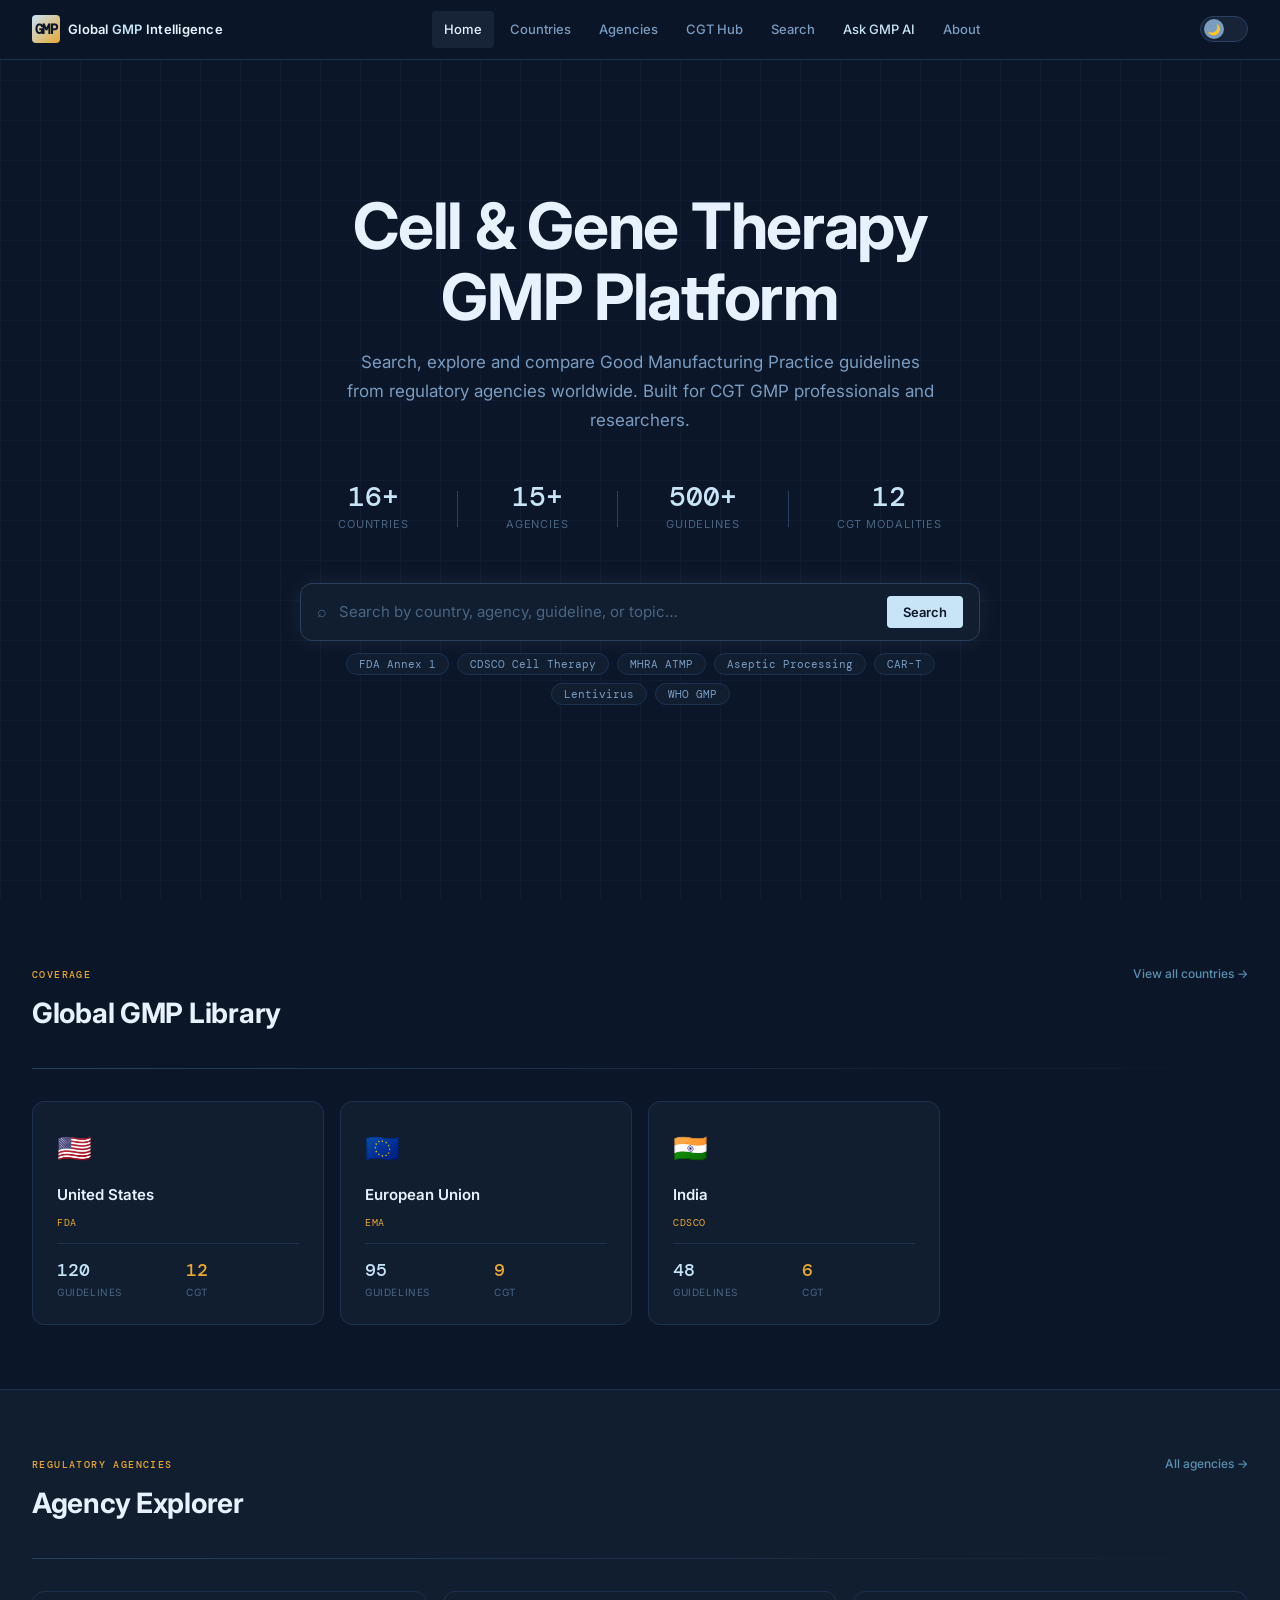
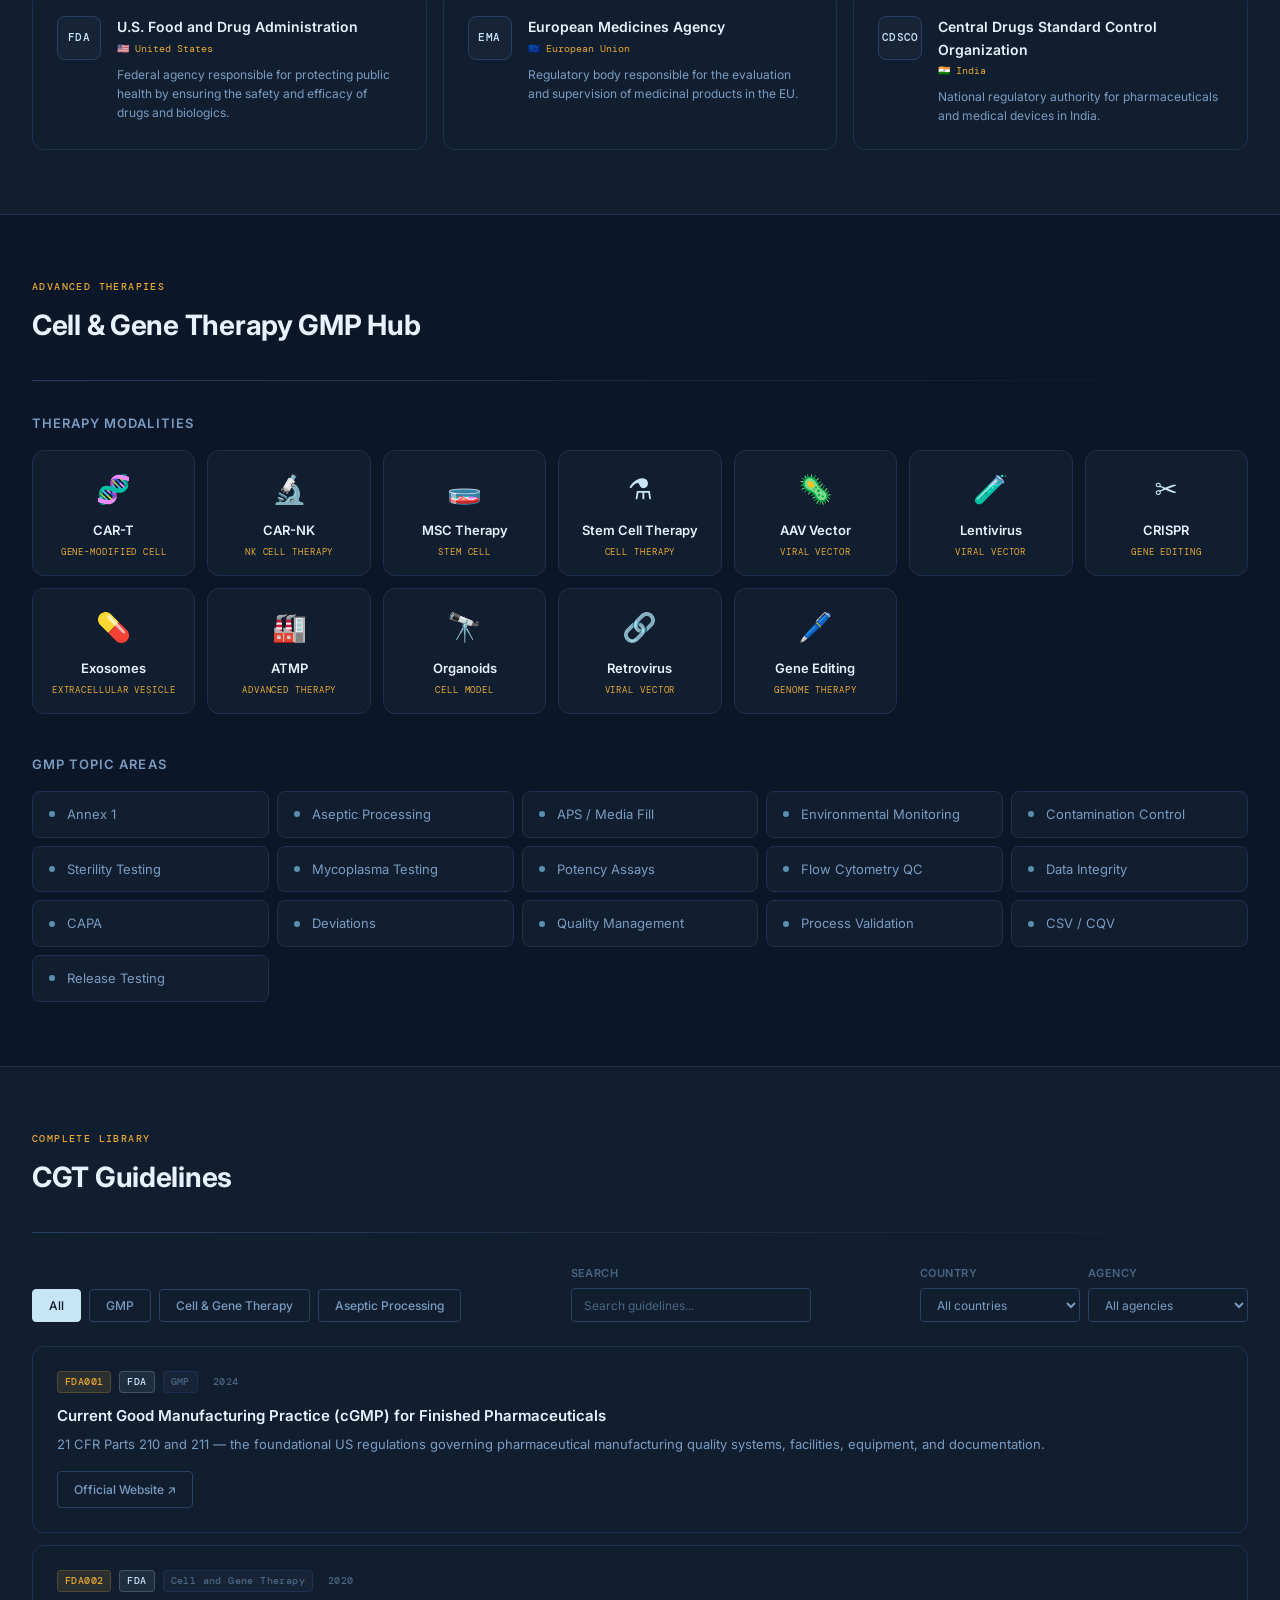
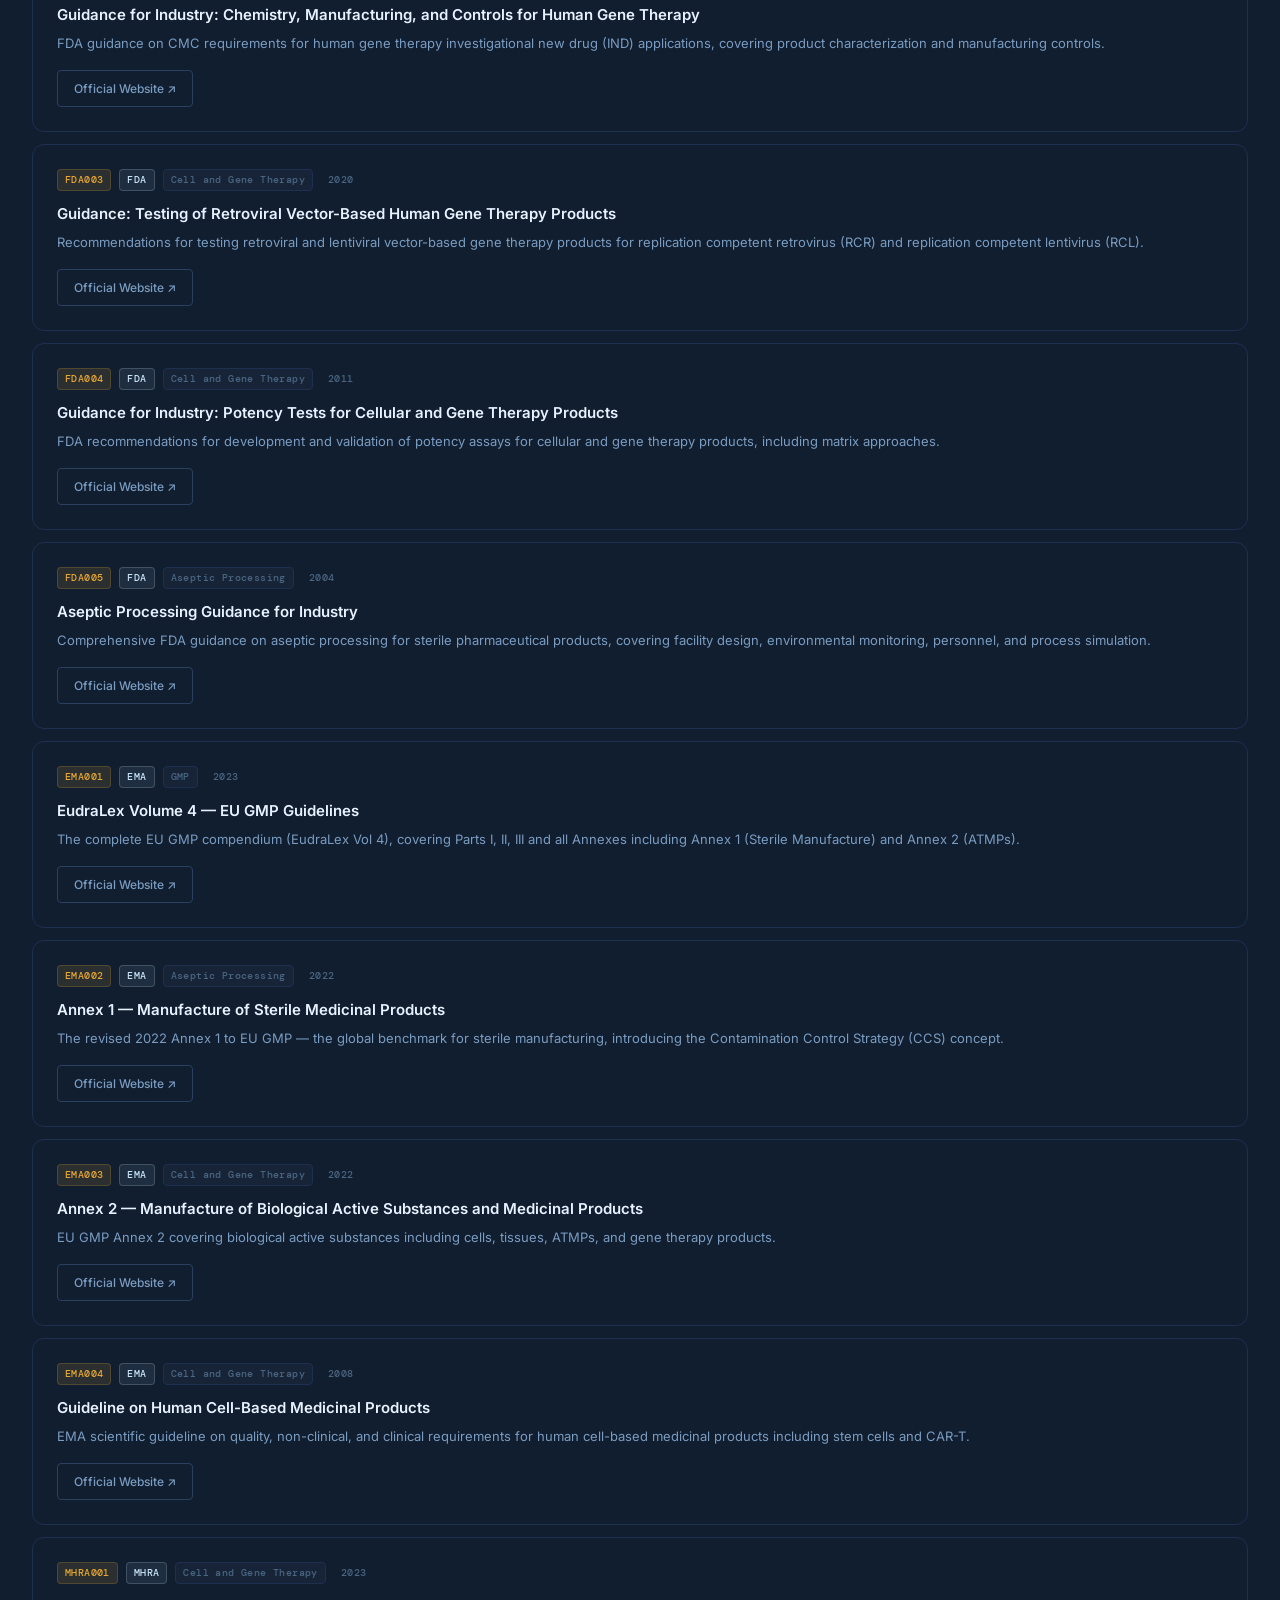
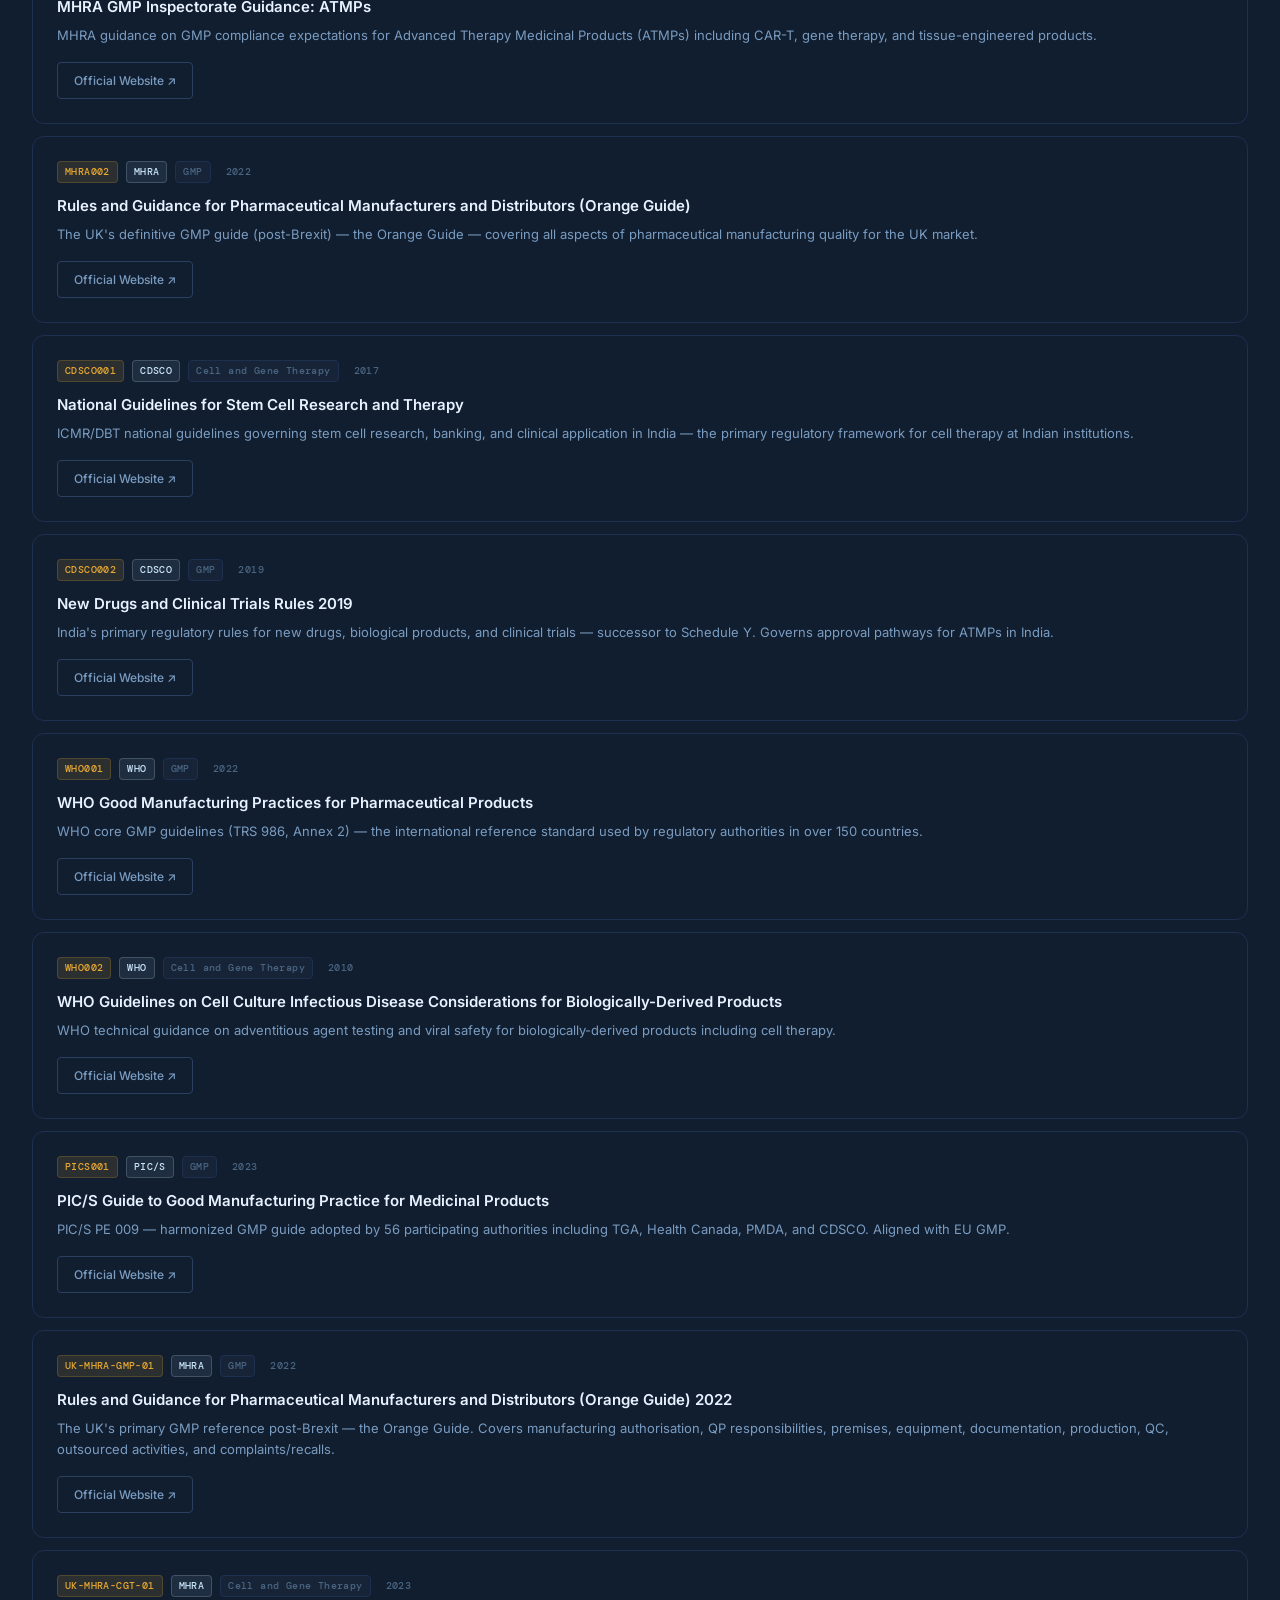
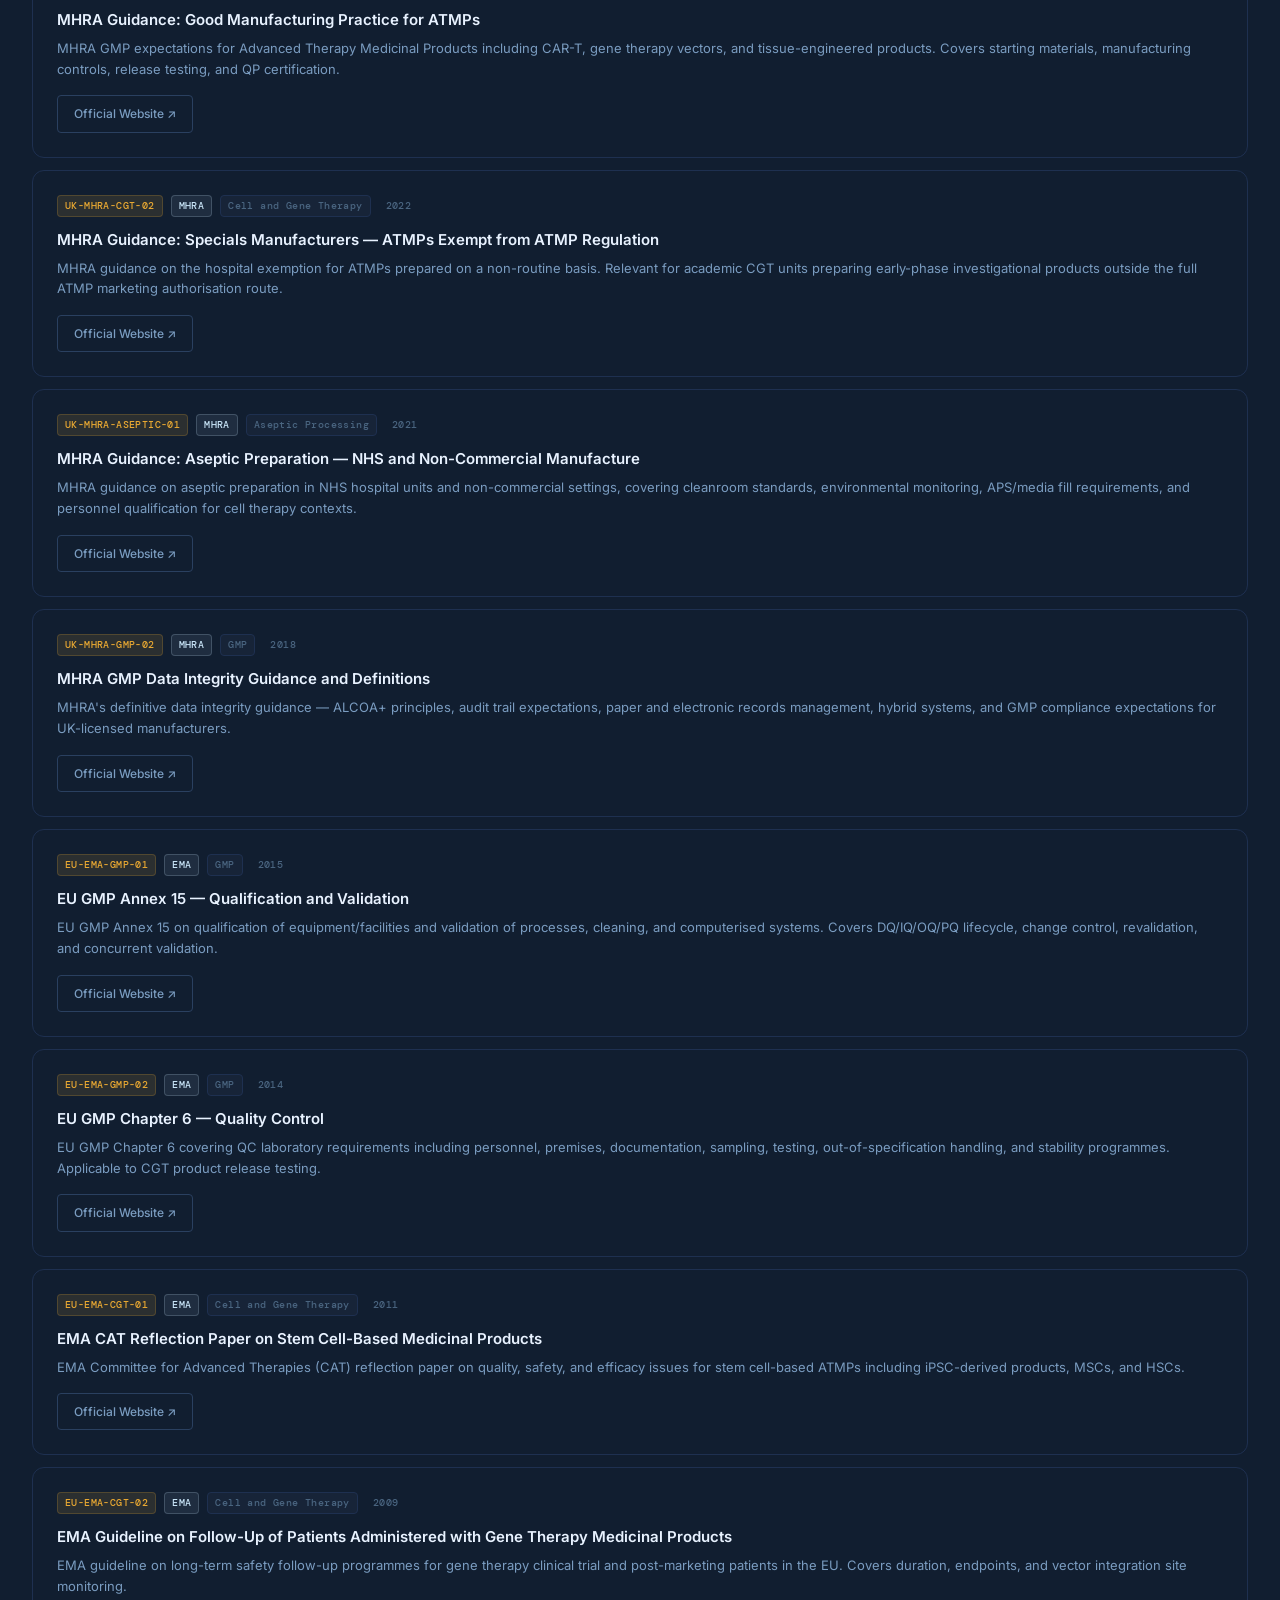
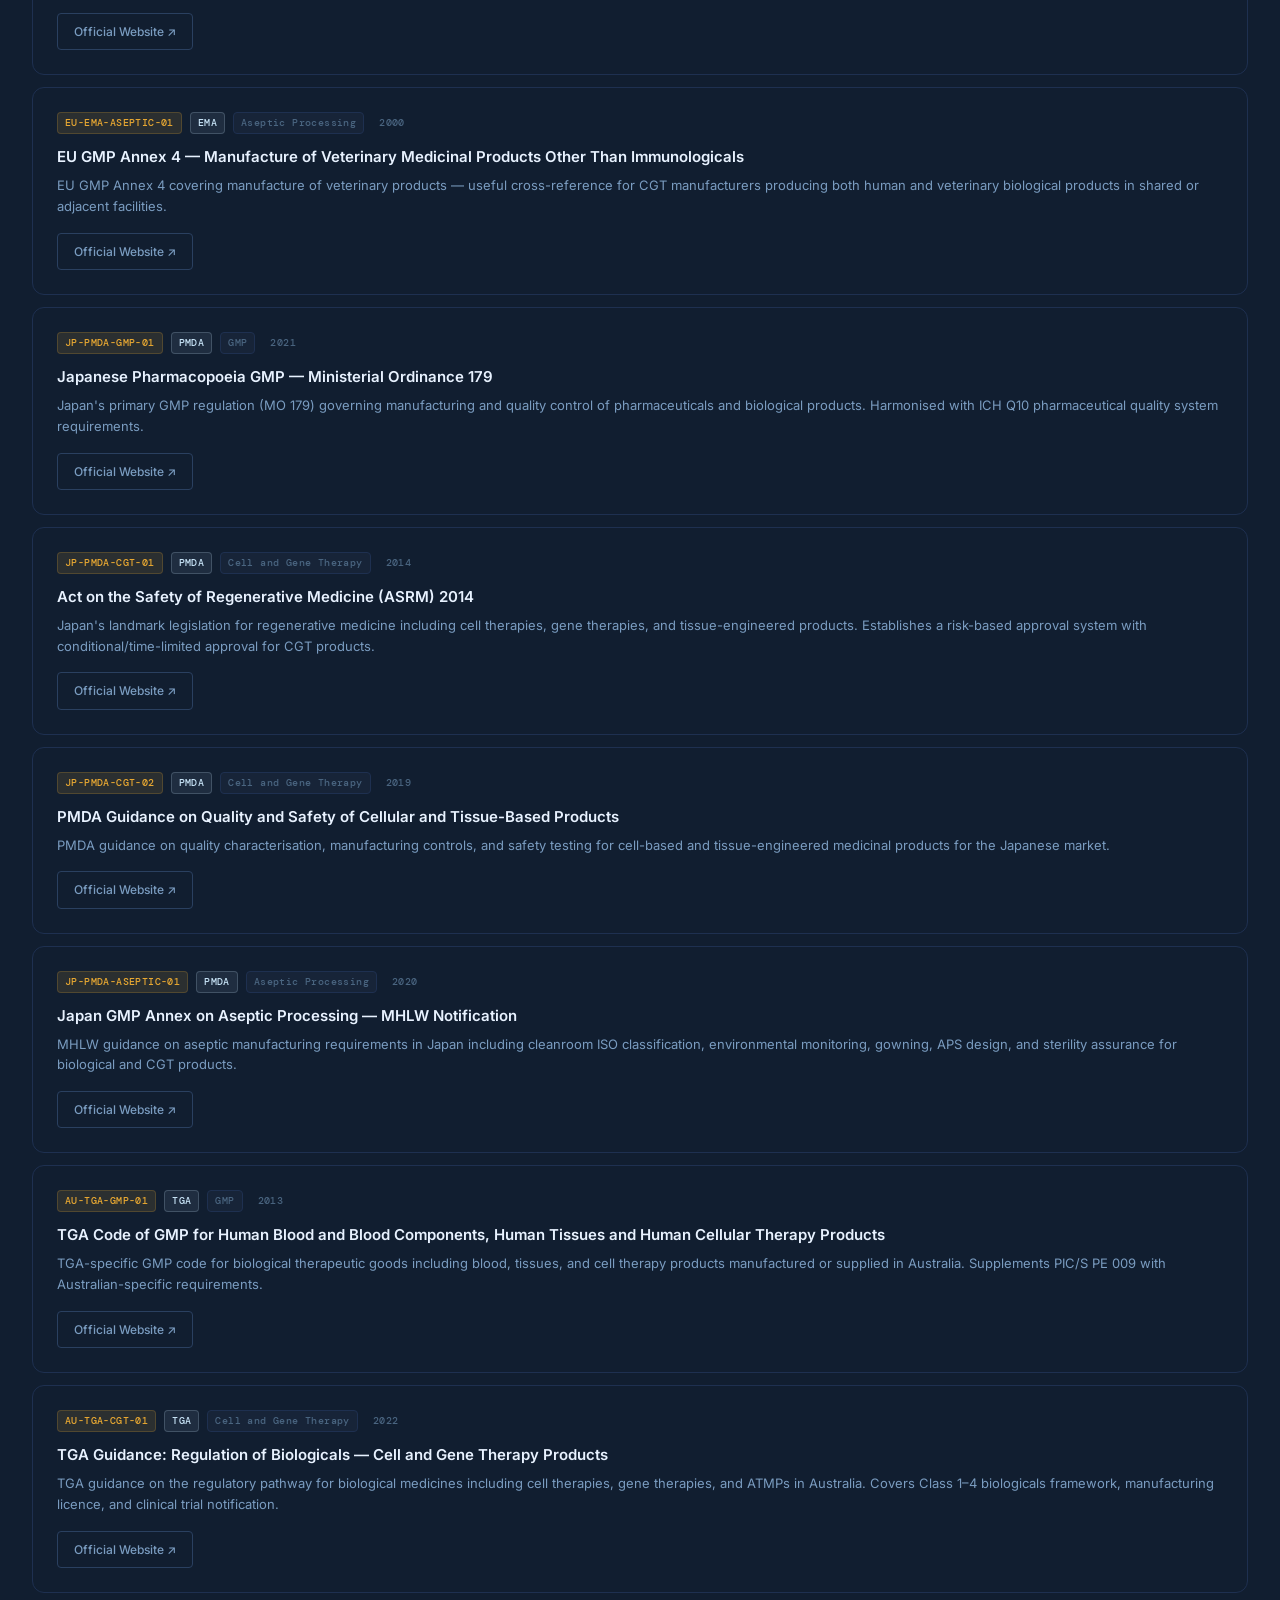
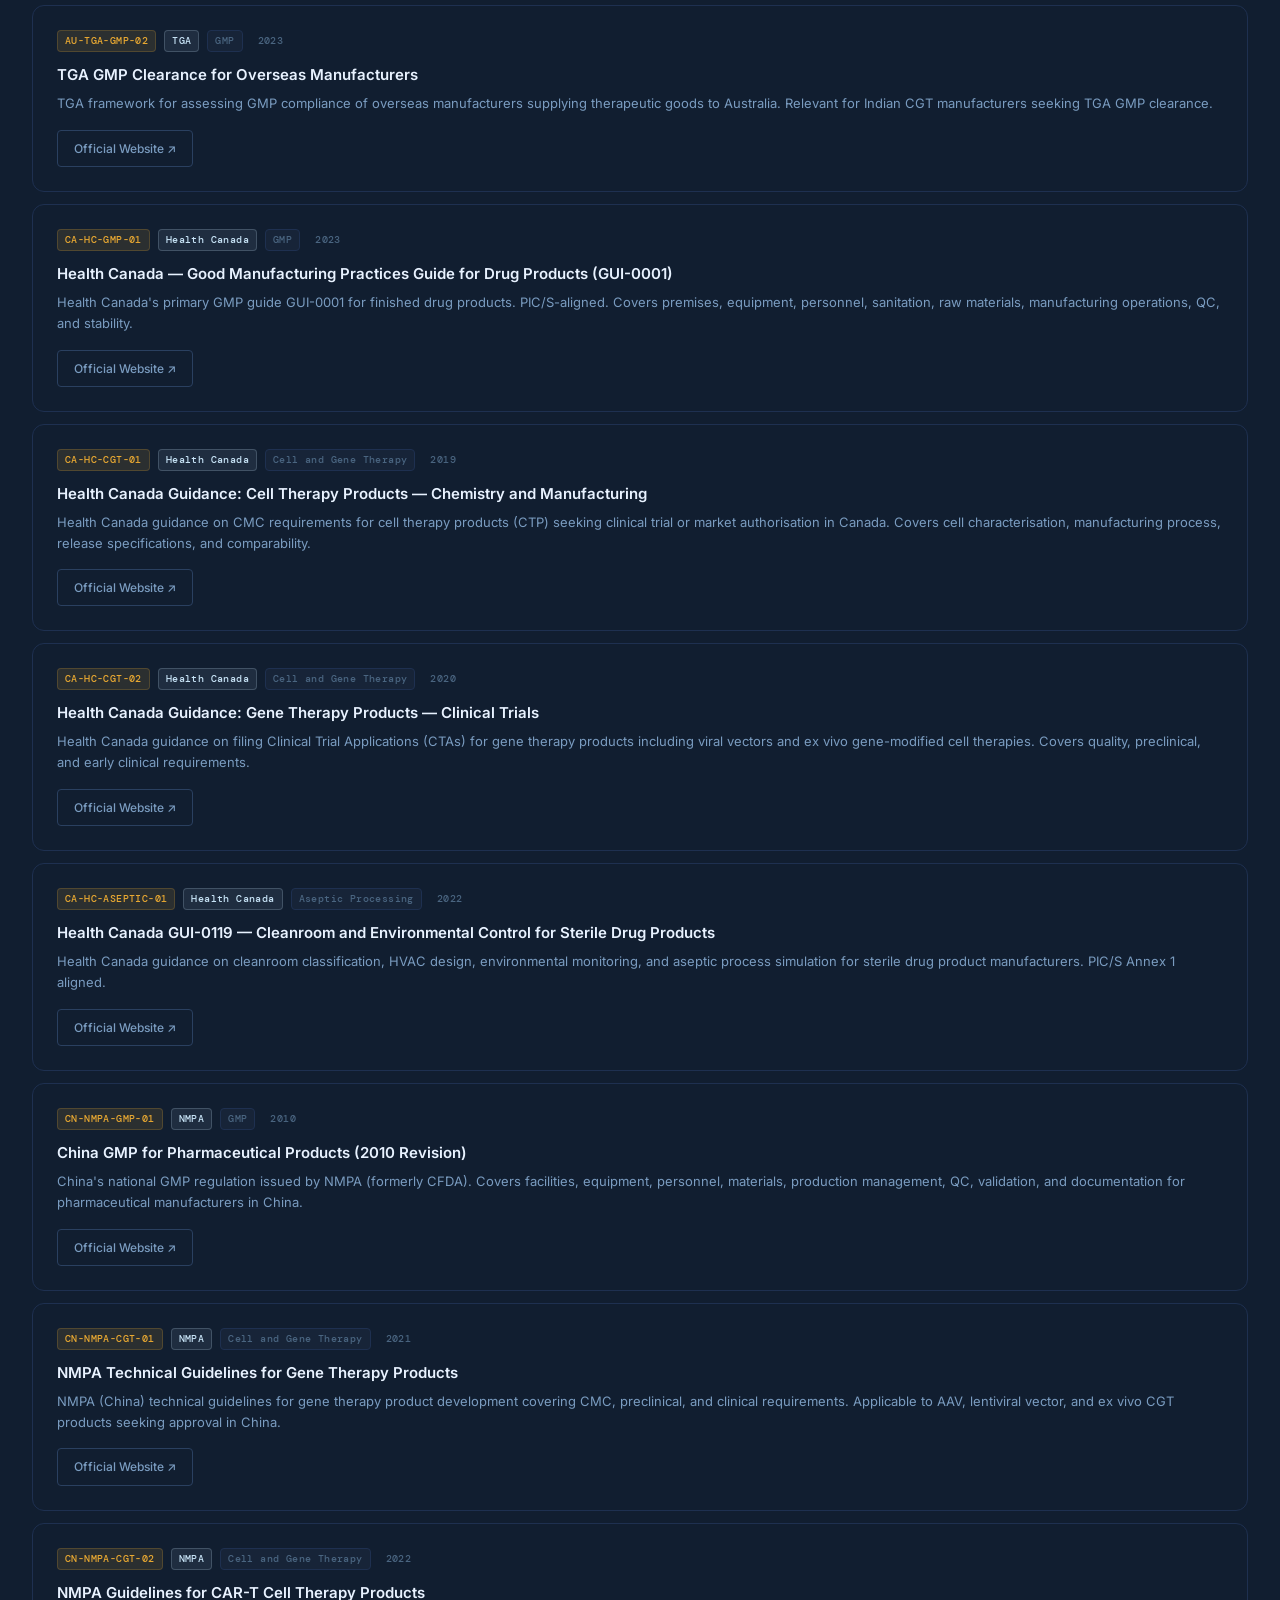
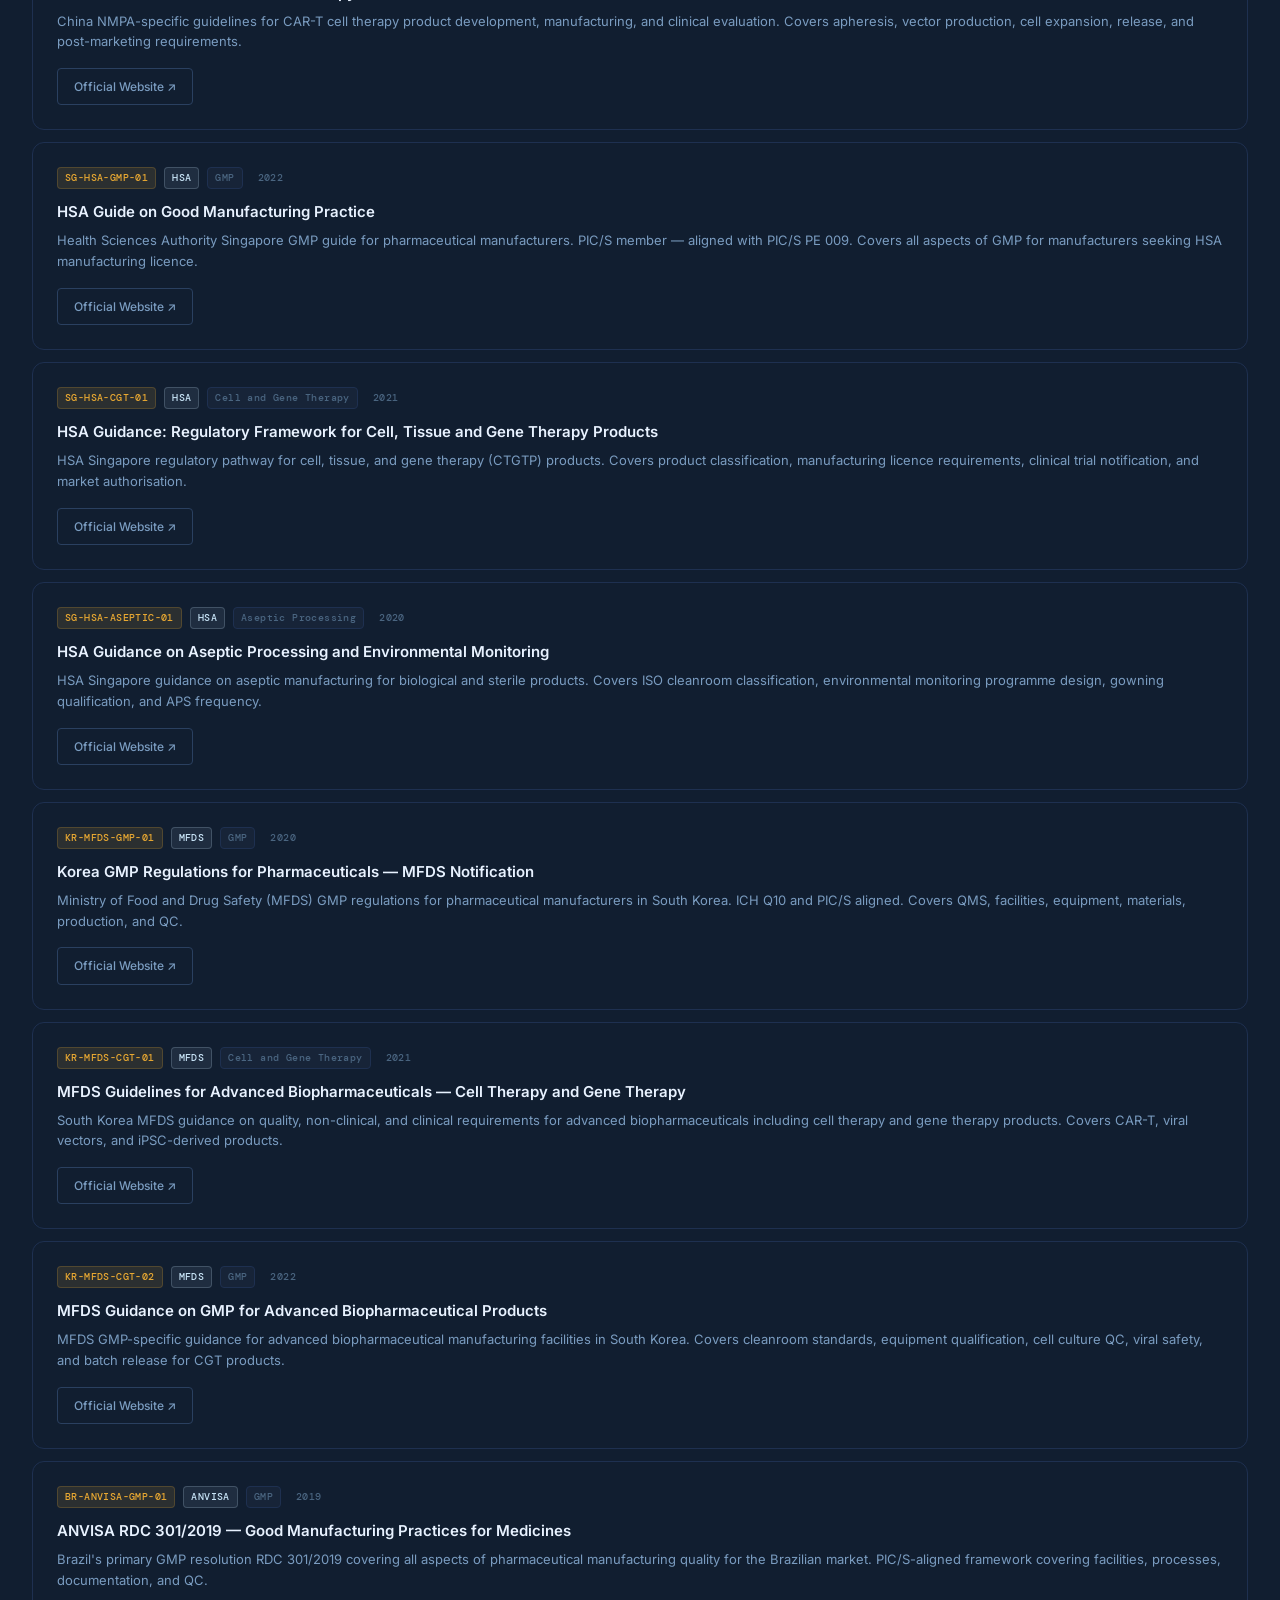
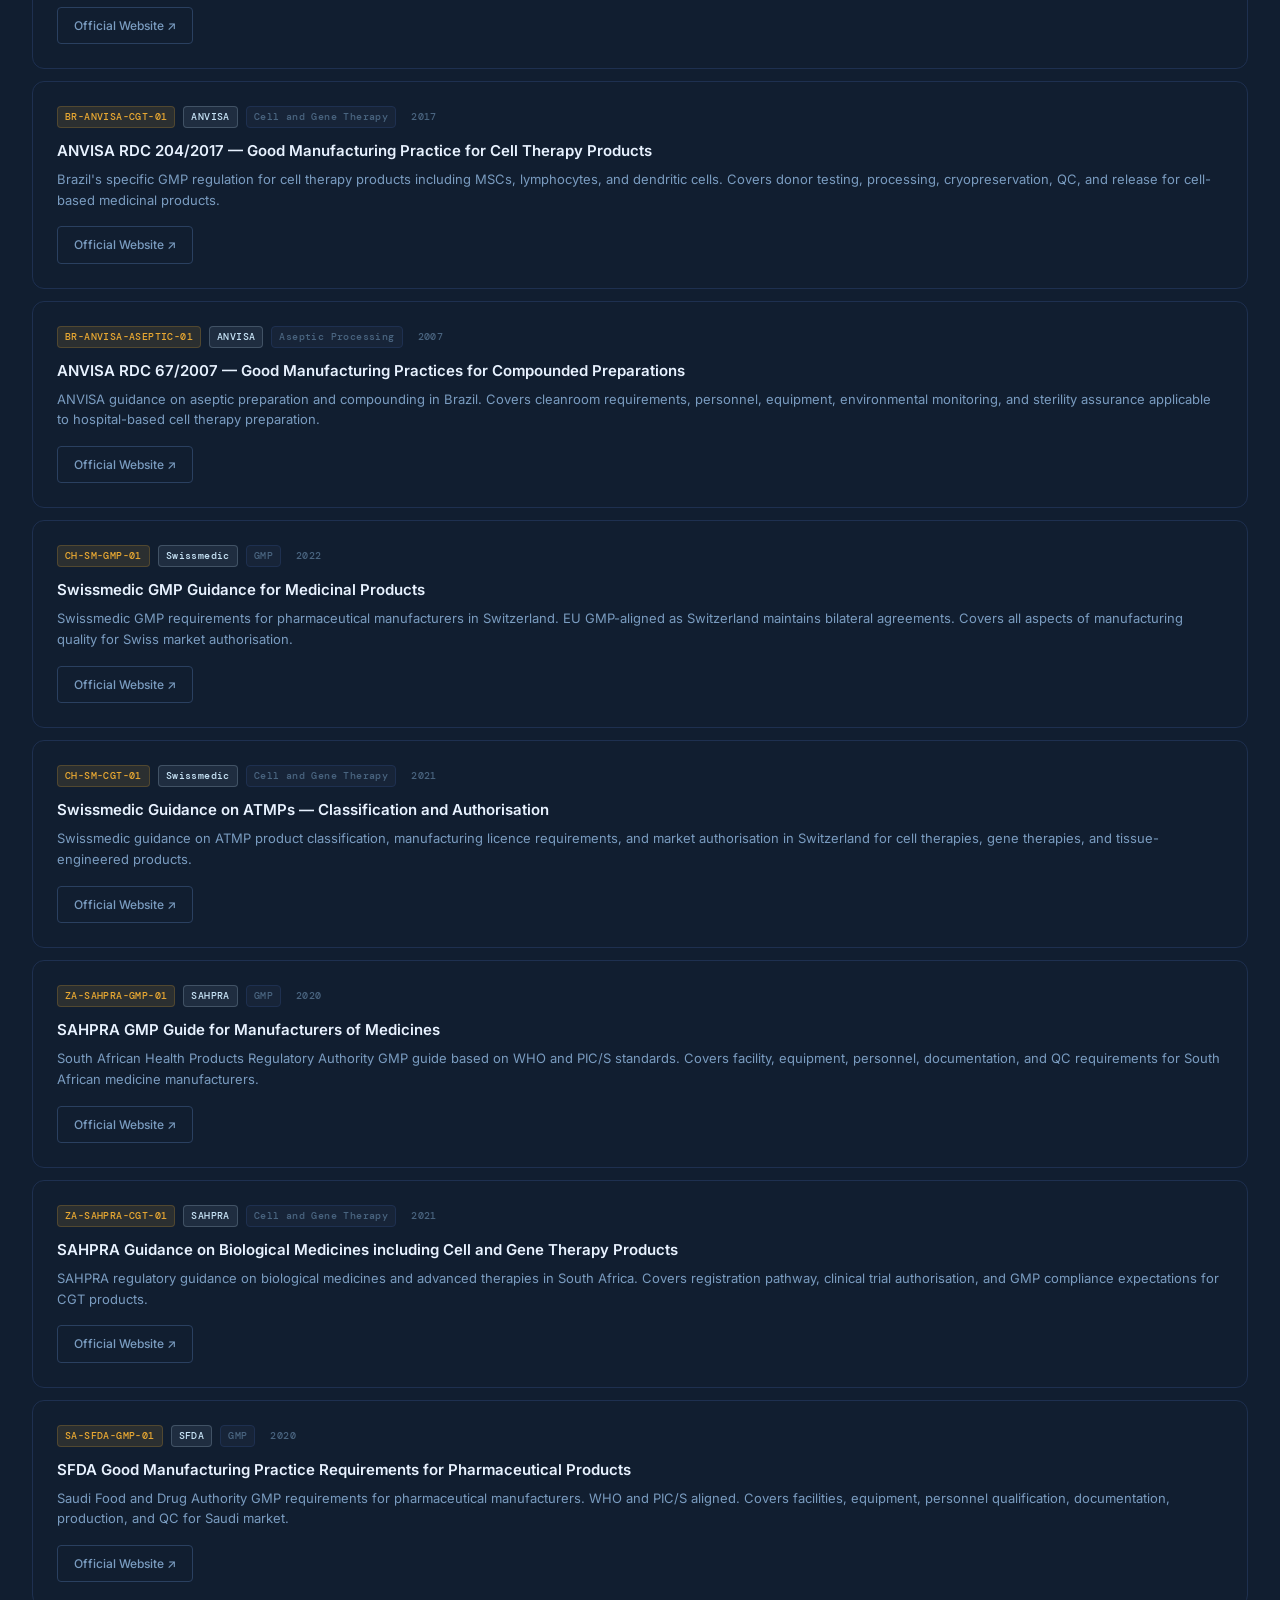
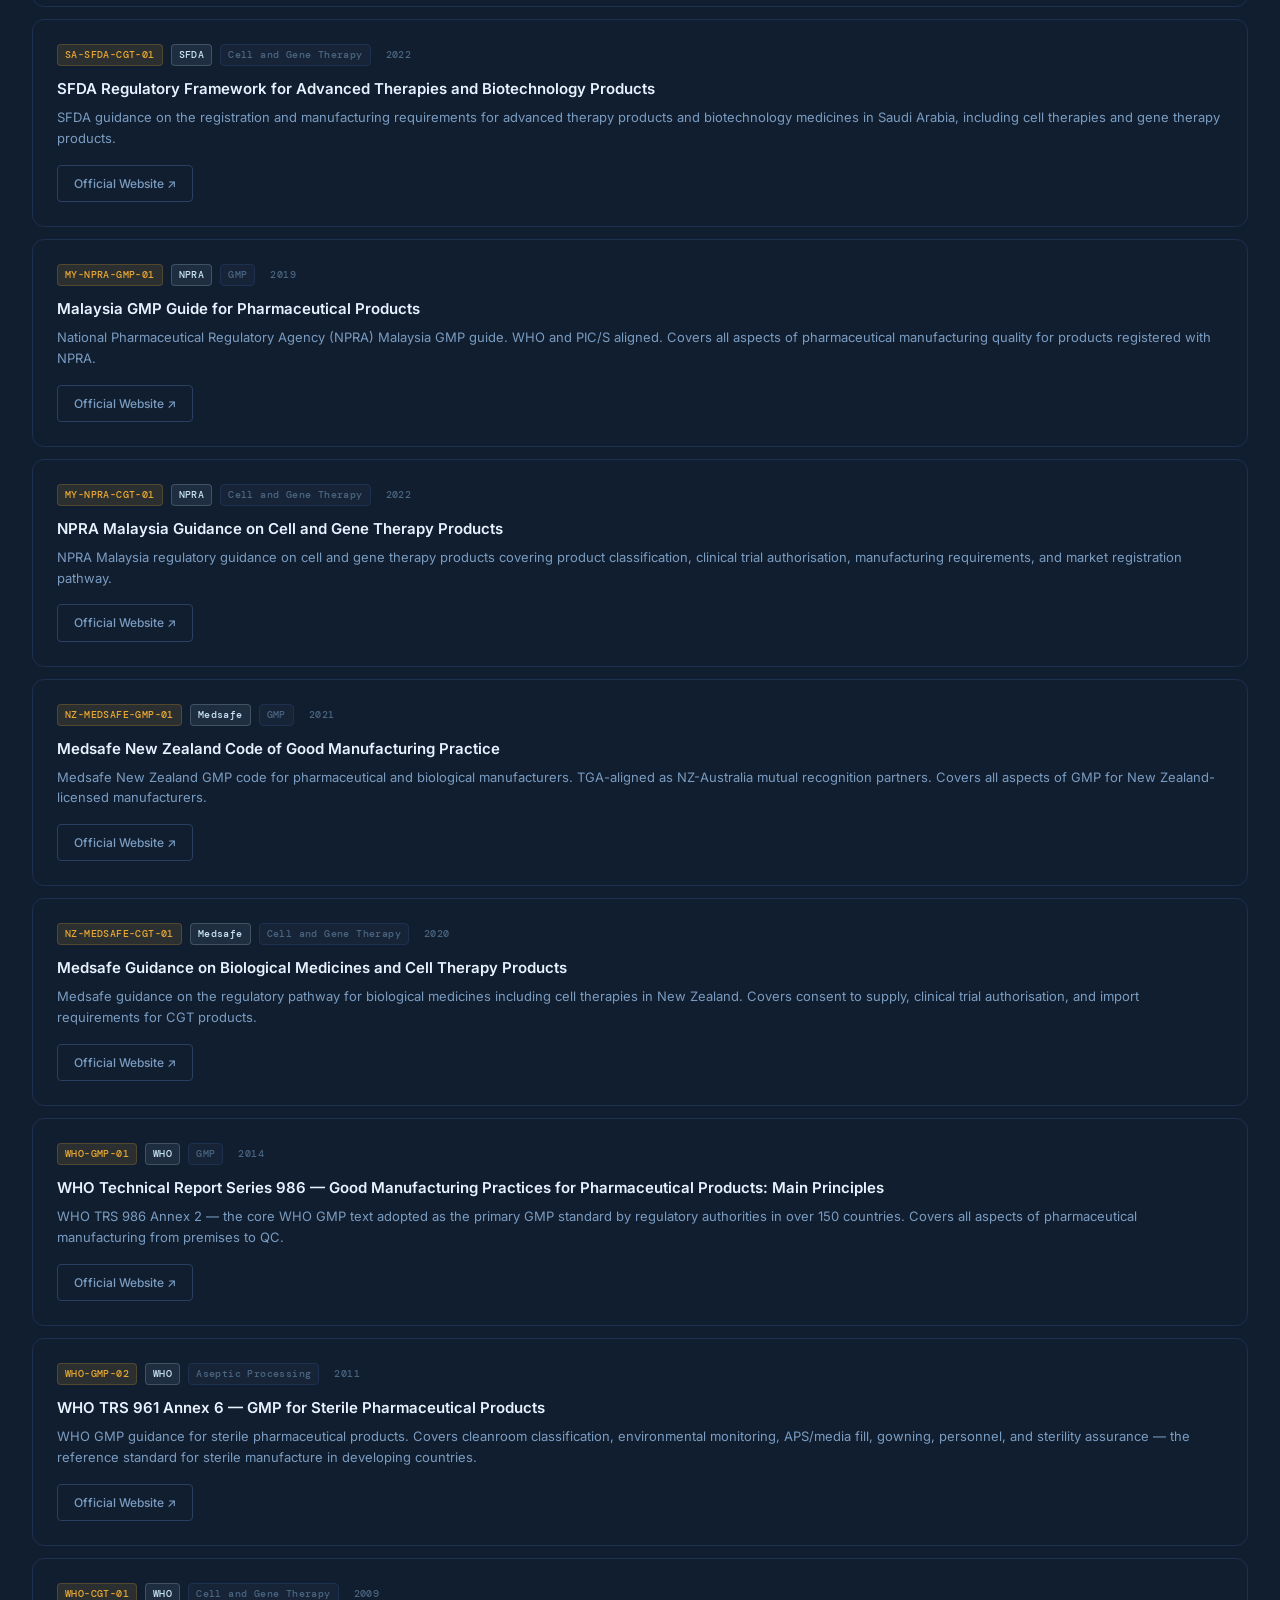
==== commit c4d450fe: "GMP Guidelines 1" ====
--- a/index.html
+++ b/index.html
@@ -55,19 +55,16 @@
 
     <div class="hero-content">
 
-      <!-- Eyebrow -->
-      <div class="hero-eyebrow">GMP · CGT · ATMP · Regulatory Intelligence</div>
-
       <!-- Main title -->
       <h1 class="hero-title">
-        Global <span class="accent-word">GMP</span> Intelligence<br>Platform
+        Cell & Gene Therapy <br>GMP Platform
       </h1>
 
       <!-- Subtitle -->
       <p class="hero-subtitle">
         Search, explore and compare Good Manufacturing Practice guidelines
-        from regulatory agencies worldwide. Built for GMP professionals,
-        CGT researchers and compliance teams.
+        from regulatory agencies worldwide. Built for CGT GMP professionals
+        and researchers.
       </p>
 
       <!-- Key stats -->
@@ -229,17 +226,43 @@
       <div class="section-header">
         <div>
           <div class="section-label">Complete Library</div>
-          <h2 class="section-title">All Guidelines</h2>
+          <h2 class="section-title">CGT Guidelines</h2>
         </div>
       </div>
       <div class="section-divider"></div>
 
       <!-- Filter row -->
-      <div style="display:flex;gap:8px;flex-wrap:wrap;margin-bottom:24px;">
-        <button class="btn btn-secondary" onclick="filterGuidelines('all')">All</button>
-        <button class="btn btn-secondary" onclick="filterGuidelines('GMP')">GMP</button>
-        <button class="btn btn-amber" onclick="filterGuidelines('Cell and Gene Therapy')">Cell &amp; Gene Therapy</button>
-        <button class="btn btn-secondary" onclick="filterGuidelines('Aseptic Processing')">Aseptic Processing</button>
+      <div class="guideline-filter-panel">
+        <div class="guideline-filters">
+          <button class="btn btn-secondary is-active" data-filter="all" aria-pressed="true" onclick="filterGuidelines('all')">All</button>
+          <button class="btn btn-secondary" data-filter="GMP" aria-pressed="false" onclick="filterGuidelines('GMP')">GMP</button>
+          <button class="btn btn-secondary" data-filter="Cell and Gene Therapy" aria-pressed="false" onclick="filterGuidelines('Cell and Gene Therapy')">Cell &amp; Gene Therapy</button>
+          <button class="btn btn-secondary" data-filter="Aseptic Processing" aria-pressed="false" onclick="filterGuidelines('Aseptic Processing')">Aseptic Processing</button>
+        </div>
+        <label class="filter-search-label" for="guideline-search">
+          Search
+          <input
+            id="guideline-search"
+            class="filter-search"
+            type="search"
+            placeholder="Search guidelines..."
+            oninput="filterGuidelineSearch()"
+          >
+        </label>
+        <div class="guideline-dropdowns">
+          <label class="filter-select-label" for="country-filter">
+            Country
+            <select id="country-filter" class="filter-select" onchange="filterGuidelineDropdowns()">
+              <option value="all">All countries</option>
+            </select>
+          </label>
+          <label class="filter-select-label" for="agency-filter">
+            Agency
+            <select id="agency-filter" class="filter-select" onchange="filterGuidelineDropdowns()">
+              <option value="all">All agencies</option>
+            </select>
+          </label>
+        </div>
       </div>
 
       <!-- Guidelines list — built by buildGuidelinesList() below -->
@@ -353,6 +376,39 @@
     In a larger project, this would move to script.js once data loading is async-refactored.
   -->
   <script>
+    const guidelineFilters = {
+      category: 'all',
+      country: 'all',
+      agency: 'all',
+      search: ''
+    };
+
+    function getUniqueGuidelineValues(field) {
+      return Array.from(new Set(guidelinesData.map(function (item) {
+        return item[field];
+      }).filter(Boolean))).sort();
+    }
+
+    function populateGuidelineDropdowns() {
+      const countrySelect = document.getElementById('country-filter');
+      const agencySelect = document.getElementById('agency-filter');
+      if (!countrySelect || !agencySelect) return;
+
+      getUniqueGuidelineValues('country').forEach(function (country) {
+        const option = document.createElement('option');
+        option.value = country;
+        option.textContent = country;
+        countrySelect.appendChild(option);
+      });
+
+      getUniqueGuidelineValues('agency').forEach(function (agency) {
+        const option = document.createElement('option');
+        option.value = agency;
+        option.textContent = agency;
+        agencySelect.appendChild(option);
+      });
+    }
+
     /**
      * Builds the complete guidelines list in the #guidelines-list section.
      * Called after guidelinesData is populated by loadAllData().
@@ -367,12 +423,34 @@
         return;
       }
 
-      // Filter the data
-      const items = filter && filter !== 'all'
-        ? guidelinesData.filter(function (g) { return g.category === filter; })
-        : guidelinesData;
+      const activeFilters = Object.assign({}, guidelineFilters, {
+        category: filter || guidelineFilters.category
+      });
+
+      const items = guidelinesData.filter(function (g) {
+        const categoryMatch = activeFilters.category === 'all' || g.category === activeFilters.category;
+        const countryMatch = activeFilters.country === 'all' || g.country === activeFilters.country;
+        const agencyMatch = activeFilters.agency === 'all' || g.agency === activeFilters.agency;
+        const searchableText = [
+          g.id,
+          g.title,
+          g.description,
+          g.country,
+          g.agency,
+          g.category,
+          g.year,
+          Array.isArray(g.keywords) ? g.keywords.join(' ') : ''
+        ].join(' ').toLowerCase();
+        const searchMatch = !activeFilters.search || searchableText.includes(activeFilters.search);
+        return categoryMatch && countryMatch && agencyMatch && searchMatch;
+      });
 
       list.innerHTML = '';
+
+      if (items.length === 0) {
+        list.innerHTML = '<div style="color:var(--color-text-muted);font-size:13px;padding:16px;">No guidelines match the selected filters.</div>';
+        return;
+      }
 
       items.forEach(function (item) {
         const card = document.createElement('div');
@@ -412,13 +490,39 @@
      * Filter button handler — called by onclick on the filter buttons.
      */
     function filterGuidelines(category) {
+      guidelineFilters.category = category;
+
+      document.querySelectorAll('.guideline-filters .btn').forEach(function (button) {
+        const isActive = button.dataset.filter === category;
+        button.classList.toggle('is-active', isActive);
+        button.setAttribute('aria-pressed', isActive ? 'true' : 'false');
+      });
+
       buildGuidelinesList(category);
+    }
+
+    function filterGuidelineDropdowns() {
+      const countrySelect = document.getElementById('country-filter');
+      const agencySelect = document.getElementById('agency-filter');
+
+      guidelineFilters.country = countrySelect ? countrySelect.value : 'all';
+      guidelineFilters.agency = agencySelect ? agencySelect.value : 'all';
+
+      buildGuidelinesList(guidelineFilters.category);
+    }
+
+    function filterGuidelineSearch() {
+      const searchInput = document.getElementById('guideline-search');
+      guidelineFilters.search = searchInput ? searchInput.value.trim().toLowerCase() : '';
+
+      buildGuidelinesList(guidelineFilters.category);
     }
 
     // Build the list once data is ready
     // We poll until guidelinesData is available
     function waitAndBuild() {
       if (typeof guidelinesData !== 'undefined' && guidelinesData.length > 0) {
+        populateGuidelineDropdowns();
         buildGuidelinesList('all');
       } else {
         setTimeout(waitAndBuild, 200);
--- a/style.css
+++ b/style.css
@@ -193,8 +193,11 @@
 }
 
 /* CGT and AI links get special treatment */
-.nav-links .nav-cgt a { color: var(--color-amber); }
-.nav-links .nav-cgt a:hover { background: rgba(232, 168, 50, 0.12); }
+.nav-links .nav-cgt a:hover,
+.nav-links .nav-cgt a.active {
+  color: var(--color-amber);
+  background: rgba(232, 168, 50, 0.12);
+}
 
 .nav-links .nav-ai a { color: var(--color-accent); }
 
@@ -957,6 +960,67 @@
   flex-wrap: wrap;
 }
 
+.guideline-filter-panel {
+  display: flex;
+  align-items: flex-end;
+  justify-content: space-between;
+  gap: var(--space-3);
+  flex-wrap: wrap;
+  margin-bottom: var(--space-5);
+}
+
+.guideline-filters,
+.guideline-dropdowns {
+  display: flex;
+  gap: var(--space-2);
+  flex-wrap: wrap;
+}
+
+.filter-search-label,
+.filter-select-label {
+  display: flex;
+  flex-direction: column;
+  gap: 6px;
+  color: var(--color-text-muted);
+  font-family: var(--font-ui);
+  font-size: 11px;
+  font-weight: 600;
+  letter-spacing: 0.04em;
+  text-transform: uppercase;
+}
+
+.filter-search,
+.filter-select {
+  min-width: 160px;
+  height: 34px;
+  padding: 0 var(--space-3);
+  border: 1px solid var(--color-border-2);
+  border-radius: var(--radius-sm);
+  background: var(--color-surface);
+  color: var(--color-text-secondary);
+  font-family: var(--font-ui);
+  font-size: 12px;
+  cursor: pointer;
+}
+
+.filter-search {
+  min-width: 240px;
+  cursor: text;
+}
+
+.filter-search::placeholder {
+  color: var(--color-text-muted);
+}
+
+.filter-search:hover,
+.filter-search:focus,
+.filter-select:hover,
+.filter-select:focus {
+  border-color: var(--color-text-muted);
+  color: var(--color-text-primary);
+  outline: none;
+}
+
 /* ── 11. BUTTONS ─────────────────────────────────────────────── */
 
 .btn {
@@ -997,6 +1061,12 @@
   color: var(--color-text-primary);
   border-color: var(--color-text-muted);
   background: var(--color-surface-2);
+}
+
+.btn-secondary.is-active {
+  background: var(--color-accent);
+  color: #0B1628;
+  border-color: var(--color-accent);
 }
 
 .btn-amber {
@@ -1329,6 +1399,11 @@
   .hero-stats { flex-direction: column; gap: var(--space-4); }
   .countries-grid { grid-template-columns: 1fr 1fr; }
   .cgt-grid { grid-template-columns: repeat(3, 1fr); }
+  .guideline-dropdowns,
+  .filter-search-label,
+  .filter-search,
+  .filter-select-label,
+  .filter-select { width: 100%; }
   .footer-inner { grid-template-columns: 1fr; }
 }
 
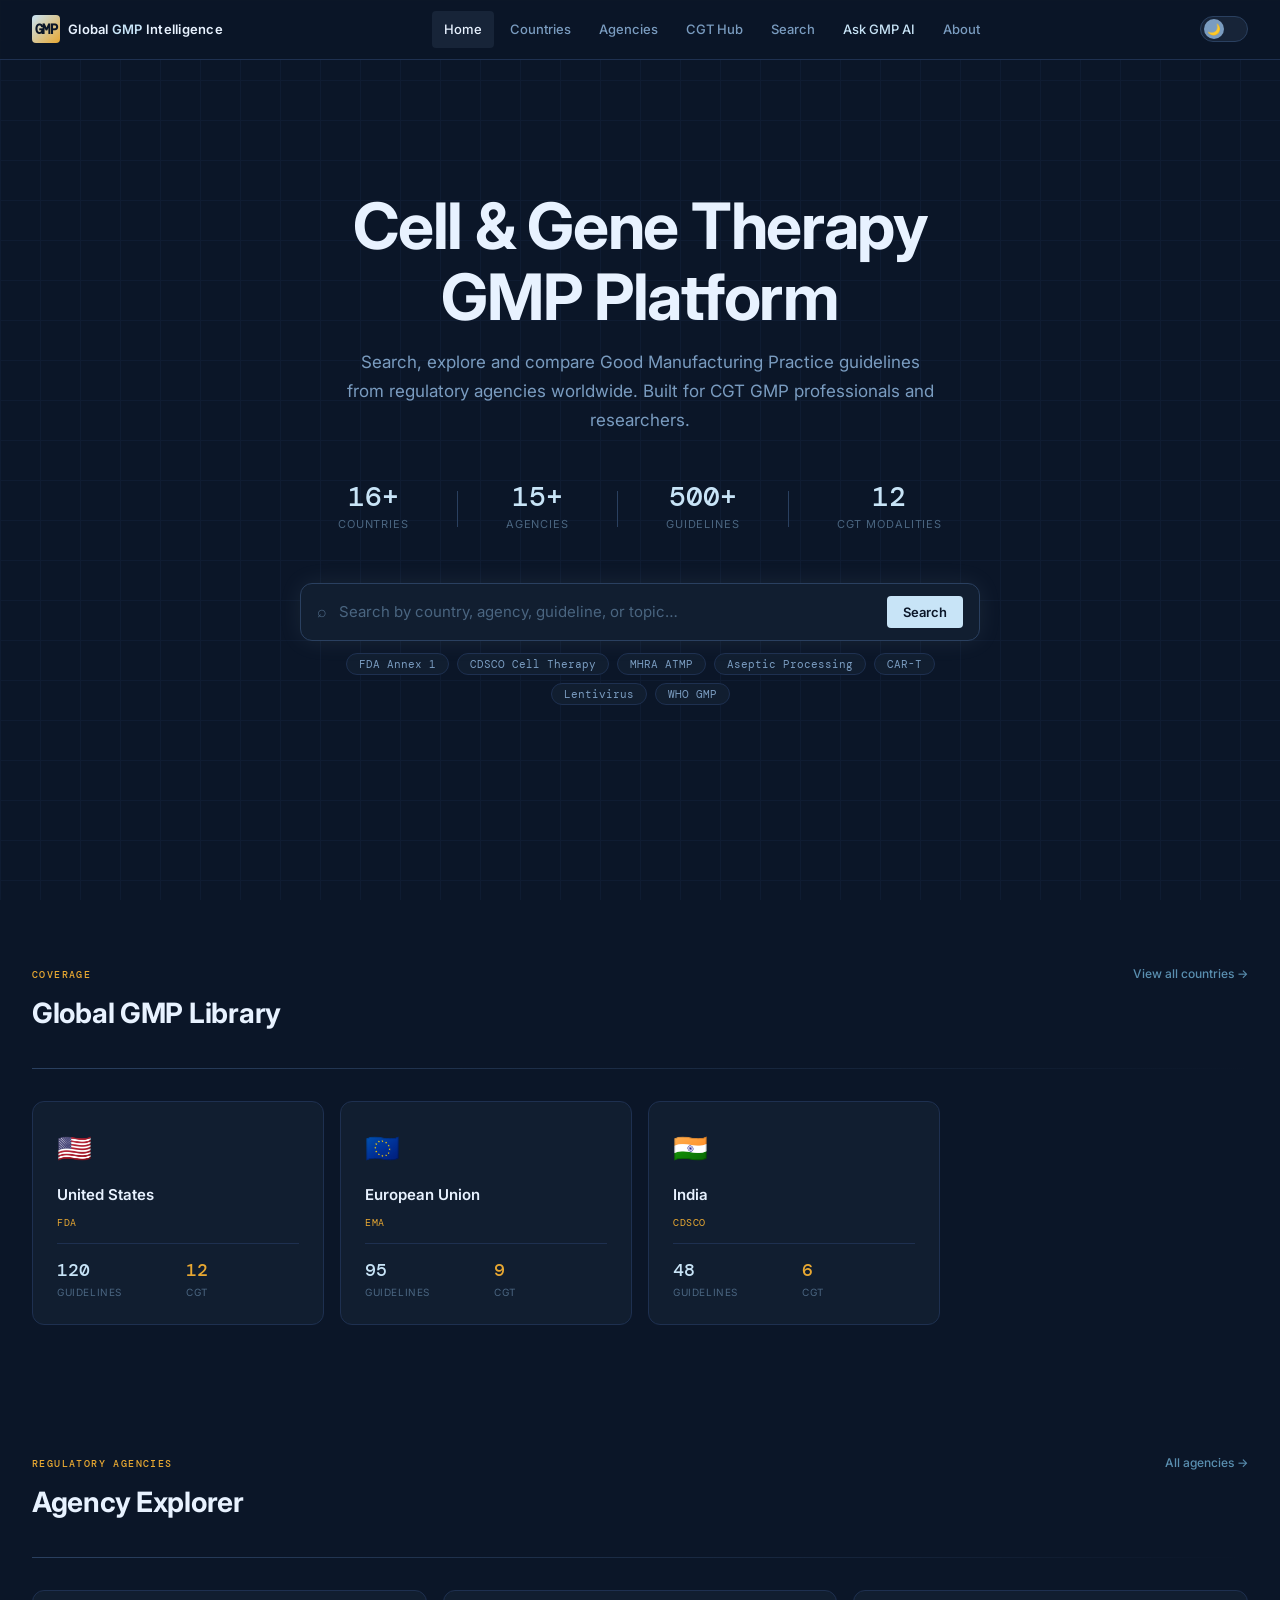
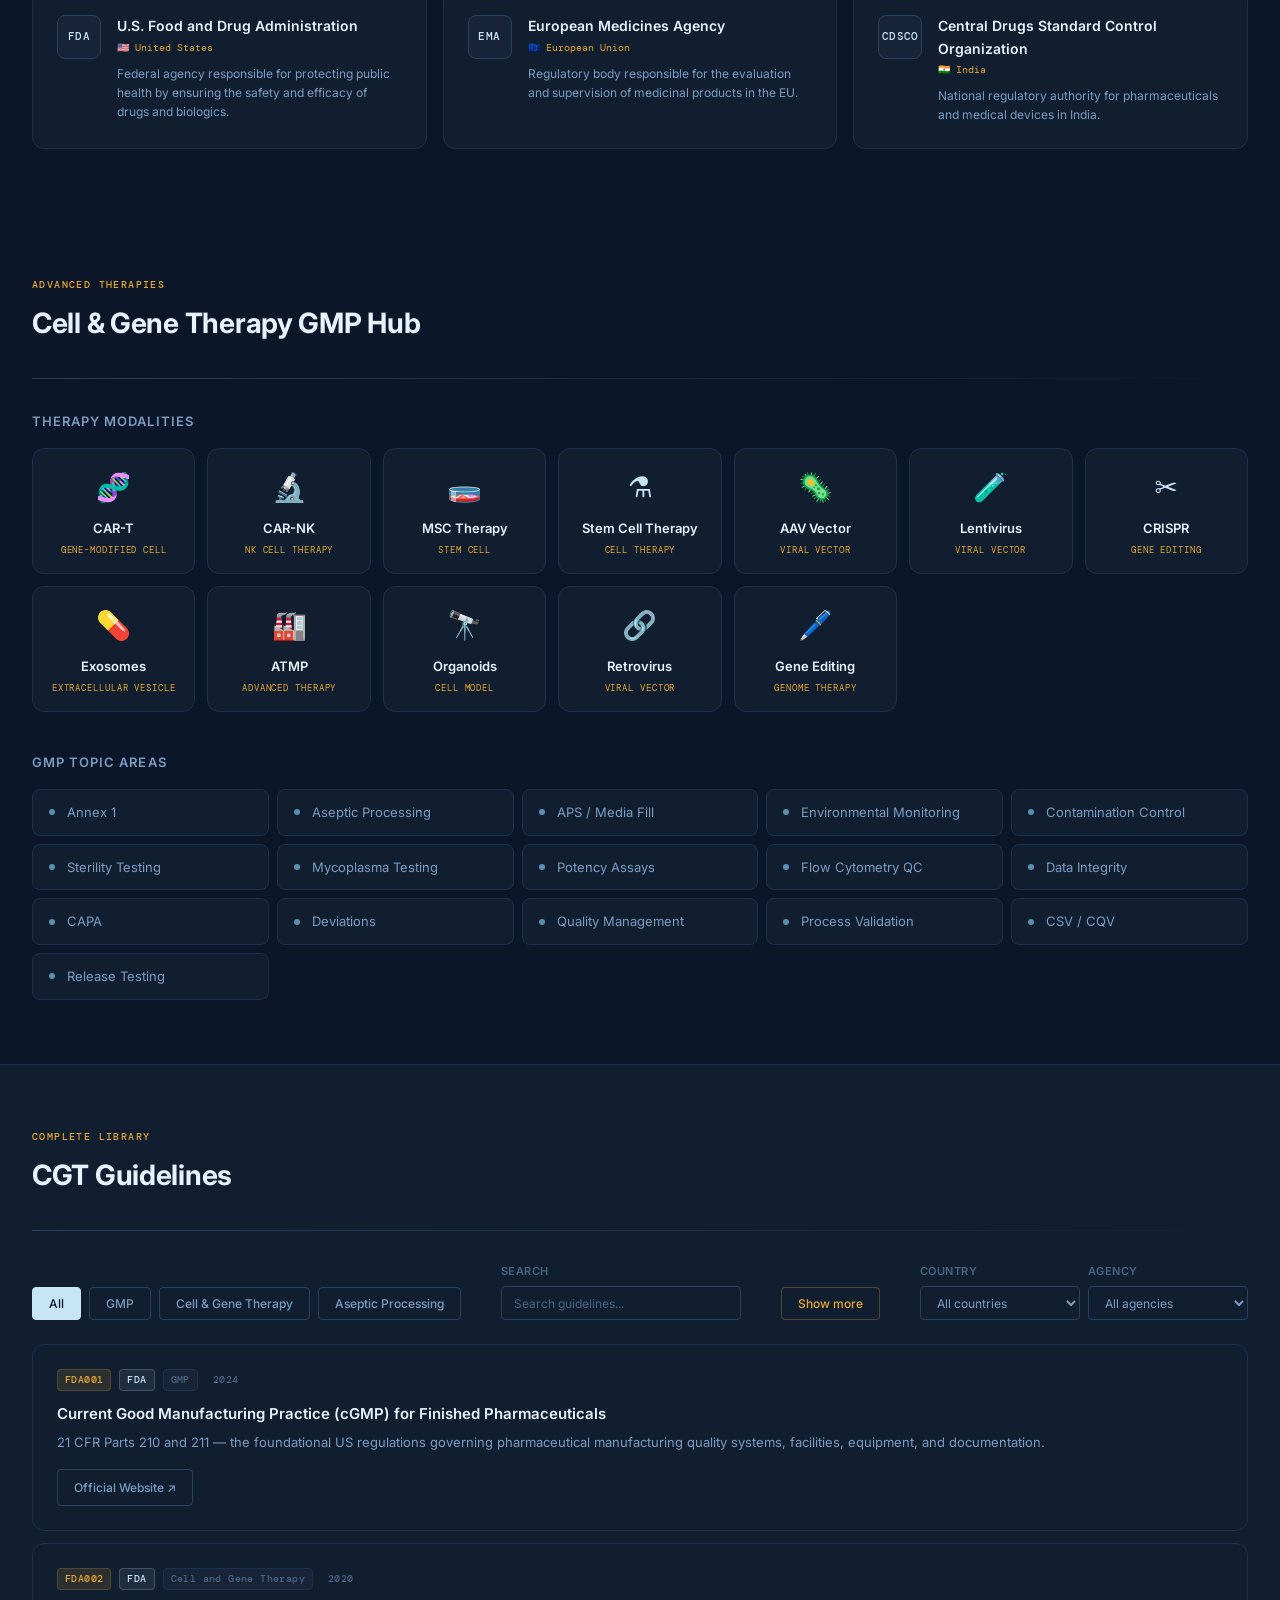
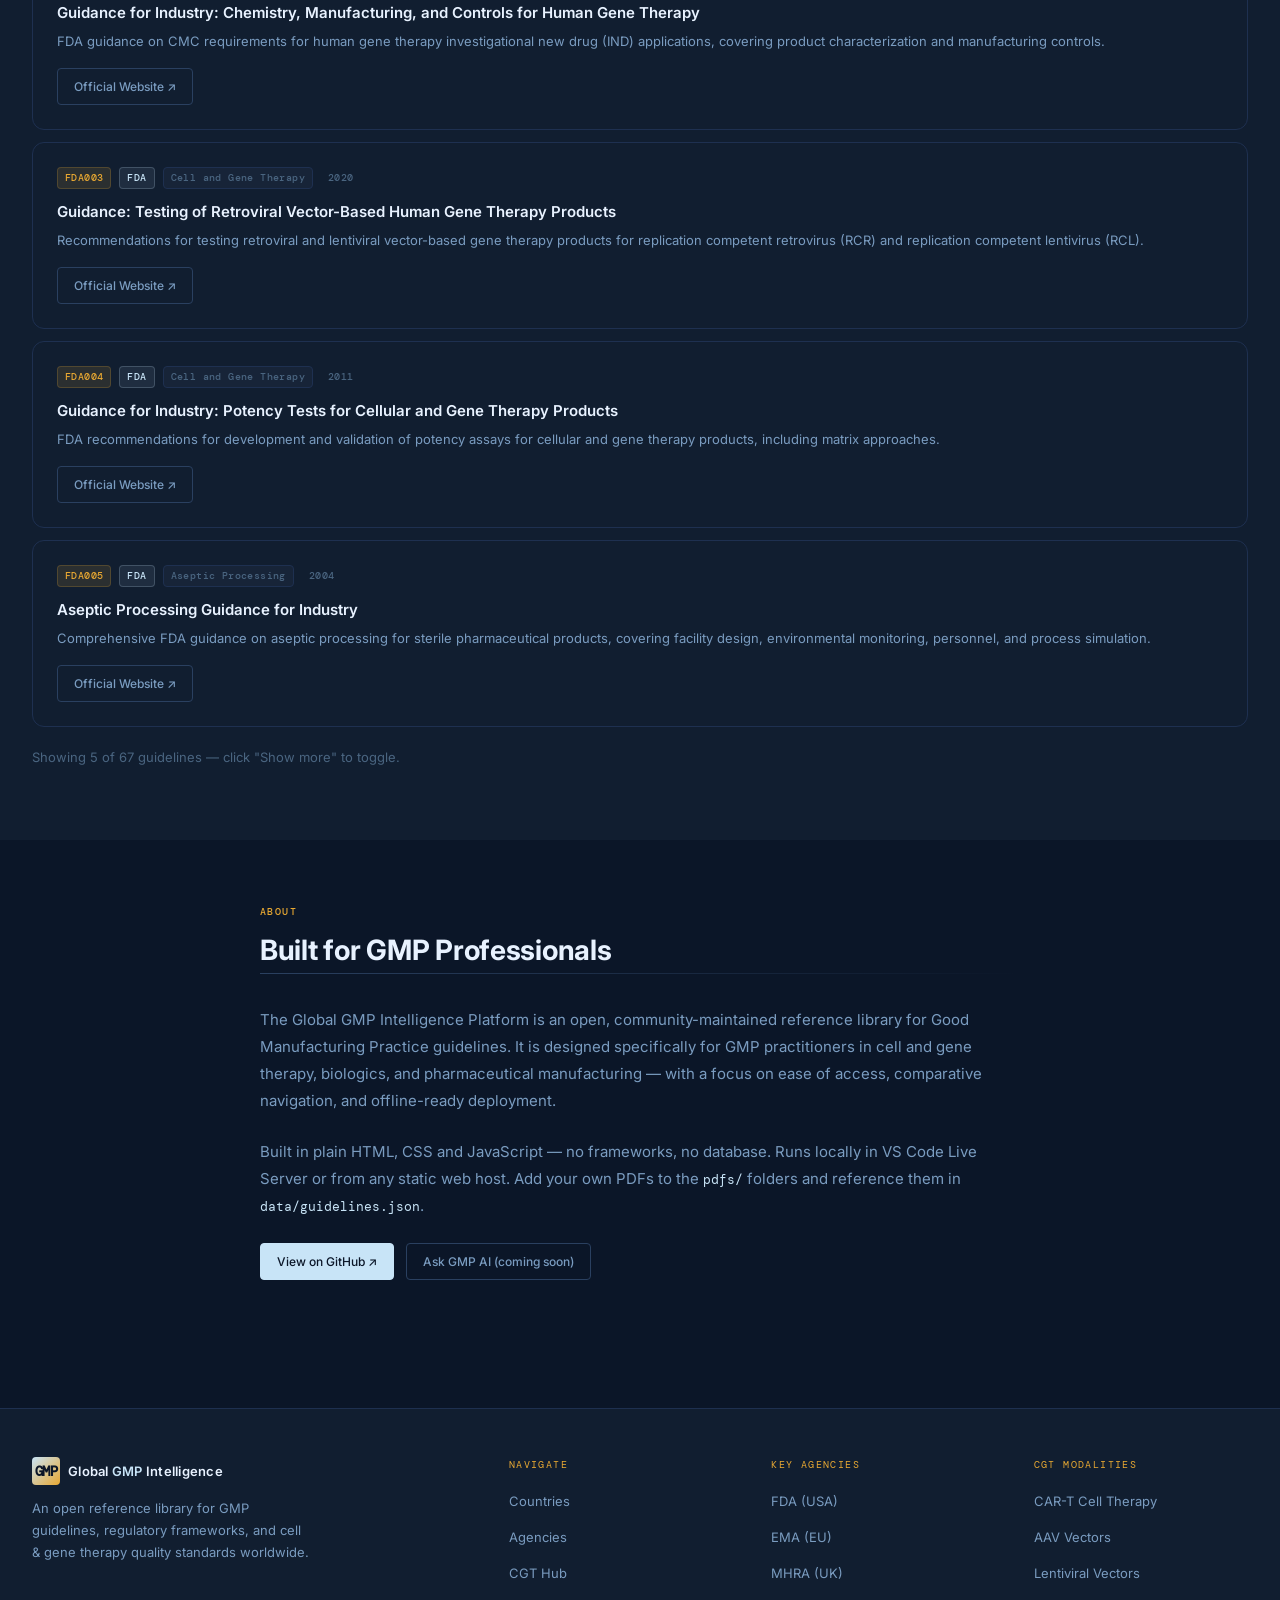
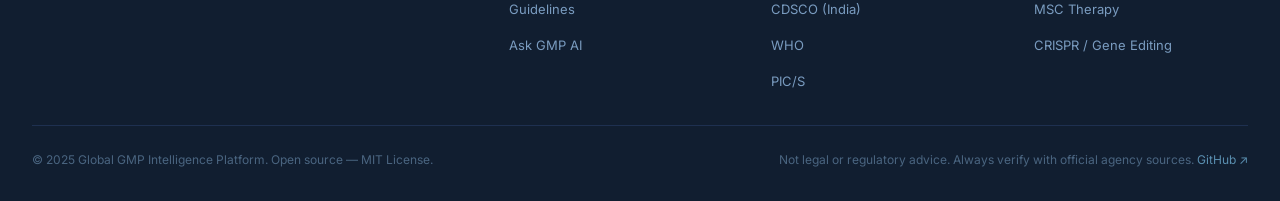
==== commit 2aba7d9f: "style changes" ====
--- a/index.html
+++ b/index.html
@@ -150,7 +150,7 @@
       -->
       <div class="countries-grid" id="countries-grid">
         <!-- Cards populated by JavaScript from data/countries.json -->
-        <div style="color:var(--color-text-muted);font-size:13px;padding:16px;">Loading countries…</div>
+        <div class="placeholder-text">Loading countries…</div>
       </div>
     </div>
   </section>
@@ -158,7 +158,7 @@
   <!-- ═══════════════════════════════════════════════════════
        REGULATORY AGENCIES SECTION
        ════════════════════════════════════════════════════ -->
-  <section class="section" id="agencies" style="background:var(--color-surface);border-top:1px solid var(--color-border);border-bottom:1px solid var(--color-border);">
+  <section class="section" id="agencies">
     <div class="section-inner">
       <div class="section-header">
         <div>
@@ -174,7 +174,7 @@
         To add agencies: edit data/agencies.json
       -->
       <div class="agencies-grid" id="agencies-grid">
-        <div style="color:var(--color-text-muted);font-size:13px;padding:16px;">Loading agencies…</div>
+        <div class="placeholder-text">Loading agencies…</div>
       </div>
     </div>
   </section>
@@ -193,7 +193,7 @@
       <div class="section-divider"></div>
 
       <!-- CGT Product modalities -->
-      <h3 style="font-size:13px;font-weight:600;color:var(--color-text-secondary);margin-bottom:16px;text-transform:uppercase;letter-spacing:0.08em;">
+      <h3 class="section-subheading">
         Therapy Modalities
       </h3>
 
@@ -202,11 +202,11 @@
         To add modalities: edit the CGT_PRODUCTS array in script.js
       -->
       <div class="cgt-grid" id="cgt-products-grid">
-        <div style="color:var(--color-text-muted);font-size:13px;padding:16px;">Loading…</div>
+        <div class="placeholder-text">Loading…</div>
       </div>
 
       <!-- GMP Topics -->
-      <h3 style="font-size:13px;font-weight:600;color:var(--color-text-secondary);margin-bottom:16px;margin-top:40px;text-transform:uppercase;letter-spacing:0.08em;">
+      <h3 class="section-subheading mt-40">
         GMP Topic Areas
       </h3>
 
@@ -221,7 +221,7 @@
   <!-- ═══════════════════════════════════════════════════════
        FULL GUIDELINES SECTION
        ════════════════════════════════════════════════════ -->
-  <section class="section" id="search-section" style="background:var(--color-surface);border-top:1px solid var(--color-border);">
+  <section class="section section-surface" id="search-section">
     <div class="section-inner">
       <div class="section-header">
         <div>
@@ -249,6 +249,9 @@
             oninput="filterGuidelineSearch()"
           >
         </label>
+        <div class="guideline-controls">
+          <button id="guidelines-toggle" class="btn btn-amber" aria-expanded="false" onclick="toggleGuidelinesCollapsed()">Show more</button>
+        </div>
         <div class="guideline-dropdowns">
           <label class="filter-select-label" for="country-filter">
             Country
@@ -267,7 +270,7 @@
 
       <!-- Guidelines list — built by buildGuidelinesList() below -->
       <div class="guidelines-list" id="guidelines-list">
-        <div style="color:var(--color-text-muted);font-size:13px;padding:16px;">Loading guidelines…</div>
+        <div class="placeholder-text">Loading guidelines…</div>
       </div>
     </div>
   </section>
@@ -276,24 +279,24 @@
        ABOUT SECTION
        ════════════════════════════════════════════════════ -->
   <section class="section" id="about">
-    <div class="section-inner" style="max-width:760px;">
+    <div class="section-inner section-inner--narrow">
       <div class="section-label">About</div>
       <h2 class="section-title">Built for GMP Professionals</h2>
       <div class="section-divider"></div>
-      <p style="font-size:15px;color:var(--color-text-secondary);line-height:1.8;margin-bottom:24px;">
+      <p class="about-paragraph">
         The Global GMP Intelligence Platform is an open, community-maintained reference library
         for Good Manufacturing Practice guidelines. It is designed specifically for GMP practitioners
         in cell and gene therapy, biologics, and pharmaceutical manufacturing — with a focus on
         ease of access, comparative navigation, and offline-ready deployment.
       </p>
-      <p style="font-size:15px;color:var(--color-text-secondary);line-height:1.8;margin-bottom:24px;">
+      <p class="about-paragraph">
         Built in plain HTML, CSS and JavaScript — no frameworks, no database. Runs locally in
         VS Code Live Server or from any static web host. Add your own PDFs to the
-        <code style="font-family:var(--font-mono);color:var(--color-accent);font-size:13px;">pdfs/</code>
+        <code class="inline-code">pdfs/</code>
         folders and reference them in
-        <code style="font-family:var(--font-mono);color:var(--color-accent);font-size:13px;">data/guidelines.json</code>.
+        <code class="inline-code">data/guidelines.json</code>.
       </p>
-      <div style="display:flex;gap:12px;flex-wrap:wrap;">
+      <div class="btn-row">
         <a href="https://github.com" class="btn btn-primary" target="_blank">View on GitHub ↗</a>
         <a href="ask.html" class="btn btn-secondary">Ask GMP AI (coming soon)</a>
       </div>
@@ -382,6 +385,19 @@
       agency: 'all',
       search: ''
     };
+
+    // Collapse state: when true show a maximum of 5 entries
+    let guidelinesCollapsed = true;
+
+    function toggleGuidelinesCollapsed() {
+      guidelinesCollapsed = !guidelinesCollapsed;
+      const btn = document.getElementById('guidelines-toggle');
+      if (btn) {
+        btn.textContent = guidelinesCollapsed ? 'Show more' : 'Show fewer';
+        btn.setAttribute('aria-expanded', guidelinesCollapsed ? 'false' : 'true');
+      }
+      buildGuidelinesList(guidelineFilters.category);
+    }
 
     function getUniqueGuidelineValues(field) {
       return Array.from(new Set(guidelinesData.map(function (item) {
@@ -448,11 +464,18 @@
       list.innerHTML = '';
 
       if (items.length === 0) {
-        list.innerHTML = '<div style="color:var(--color-text-muted);font-size:13px;padding:16px;">No guidelines match the selected filters.</div>';
+        list.innerHTML = '<div class="placeholder-text">No guidelines match the selected filters.</div>';
         return;
       }
 
-      items.forEach(function (item) {
+      // Show or hide the toggle button depending on number of items
+      const toggleBtn = document.getElementById('guidelines-toggle');
+      if (toggleBtn) toggleBtn.style.display = items.length > 5 ? 'inline-flex' : 'none';
+
+      // Respect collapsed state: show only first 5 when collapsed
+      const displayItems = (guidelinesCollapsed && items.length > 5) ? items.slice(0, 5) : items;
+
+      displayItems.forEach(function (item) {
         const card = document.createElement('div');
         card.className = 'guideline-card';
 
@@ -484,6 +507,14 @@
 
         list.appendChild(card);
       });
+
+      // If collapsed and not all items shown, add a small note
+      if (guidelinesCollapsed && items.length > displayItems.length) {
+        const note = document.createElement('div');
+        note.className = 'guideline-collapsed-note';
+        note.textContent = `Showing ${displayItems.length} of ${items.length} guidelines — click "${guidelinesCollapsed ? 'Show more' : 'Show fewer'}" to toggle.`;
+        list.appendChild(note);
+      }
     }
 
     /**
@@ -524,6 +555,13 @@
       if (typeof guidelinesData !== 'undefined' && guidelinesData.length > 0) {
         populateGuidelineDropdowns();
         buildGuidelinesList('all');
+
+        // Ensure the toggle button reflects the default collapsed state on first load
+        const btn = document.getElementById('guidelines-toggle');
+        if (btn) {
+          btn.textContent = guidelinesCollapsed ? 'Show more' : 'Show fewer';
+          btn.setAttribute('aria-expanded', guidelinesCollapsed ? 'false' : 'true');
+        }
       } else {
         setTimeout(waitAndBuild, 200);
       }
--- a/style.css
+++ b/style.css
@@ -629,6 +629,61 @@
   margin-bottom: var(--space-6);
 }
 
+/* Reusable subheading style used in a few places */
+.section-subheading {
+  font-size:13px;
+  font-weight:600;
+  color:var(--color-text-secondary);
+  margin-bottom:16px;
+  text-transform:uppercase;
+  letter-spacing:0.08em;
+}
+
+/* Narrow inner container for smaller content blocks */
+.section-inner--narrow {
+  max-width:760px;
+}
+
+/* Small utilities used in HTML to replace inline styles */
+.placeholder-text {
+  color: var(--color-text-muted);
+  font-size: 13px;
+  padding: 16px;
+}
+
+.inline-code {
+  font-family: var(--font-mono);
+  color: var(--color-accent);
+  font-size: 13px;
+}
+
+.btn-row {
+  display:flex;
+  gap:12px;
+  flex-wrap:wrap;
+}
+
+.guideline-controls {
+  display:flex;
+  align-items:flex-end;
+  gap:12px;
+}
+
+/* Section variant that uses surface background and border top */
+.section-surface {
+  background: var(--color-surface);
+  border-top: 1px solid var(--color-border);
+}
+
+.about-paragraph {
+  font-size:15px;
+  color:var(--color-text-secondary);
+  line-height:1.8;
+  margin-bottom:24px;
+}
+
+.mt-40 { margin-top: 40px; }
+
 /* ── 7. COUNTRY CARDS GRID ───────────────────────────────────── */
 
 .countries-grid {
@@ -967,6 +1022,12 @@
   gap: var(--space-3);
   flex-wrap: wrap;
   margin-bottom: var(--space-5);
+}
+
+.guideline-collapsed-note {
+  color: var(--color-text-muted);
+  font-size: 13px;
+  padding: 8px 0;
 }
 
 .guideline-filters,
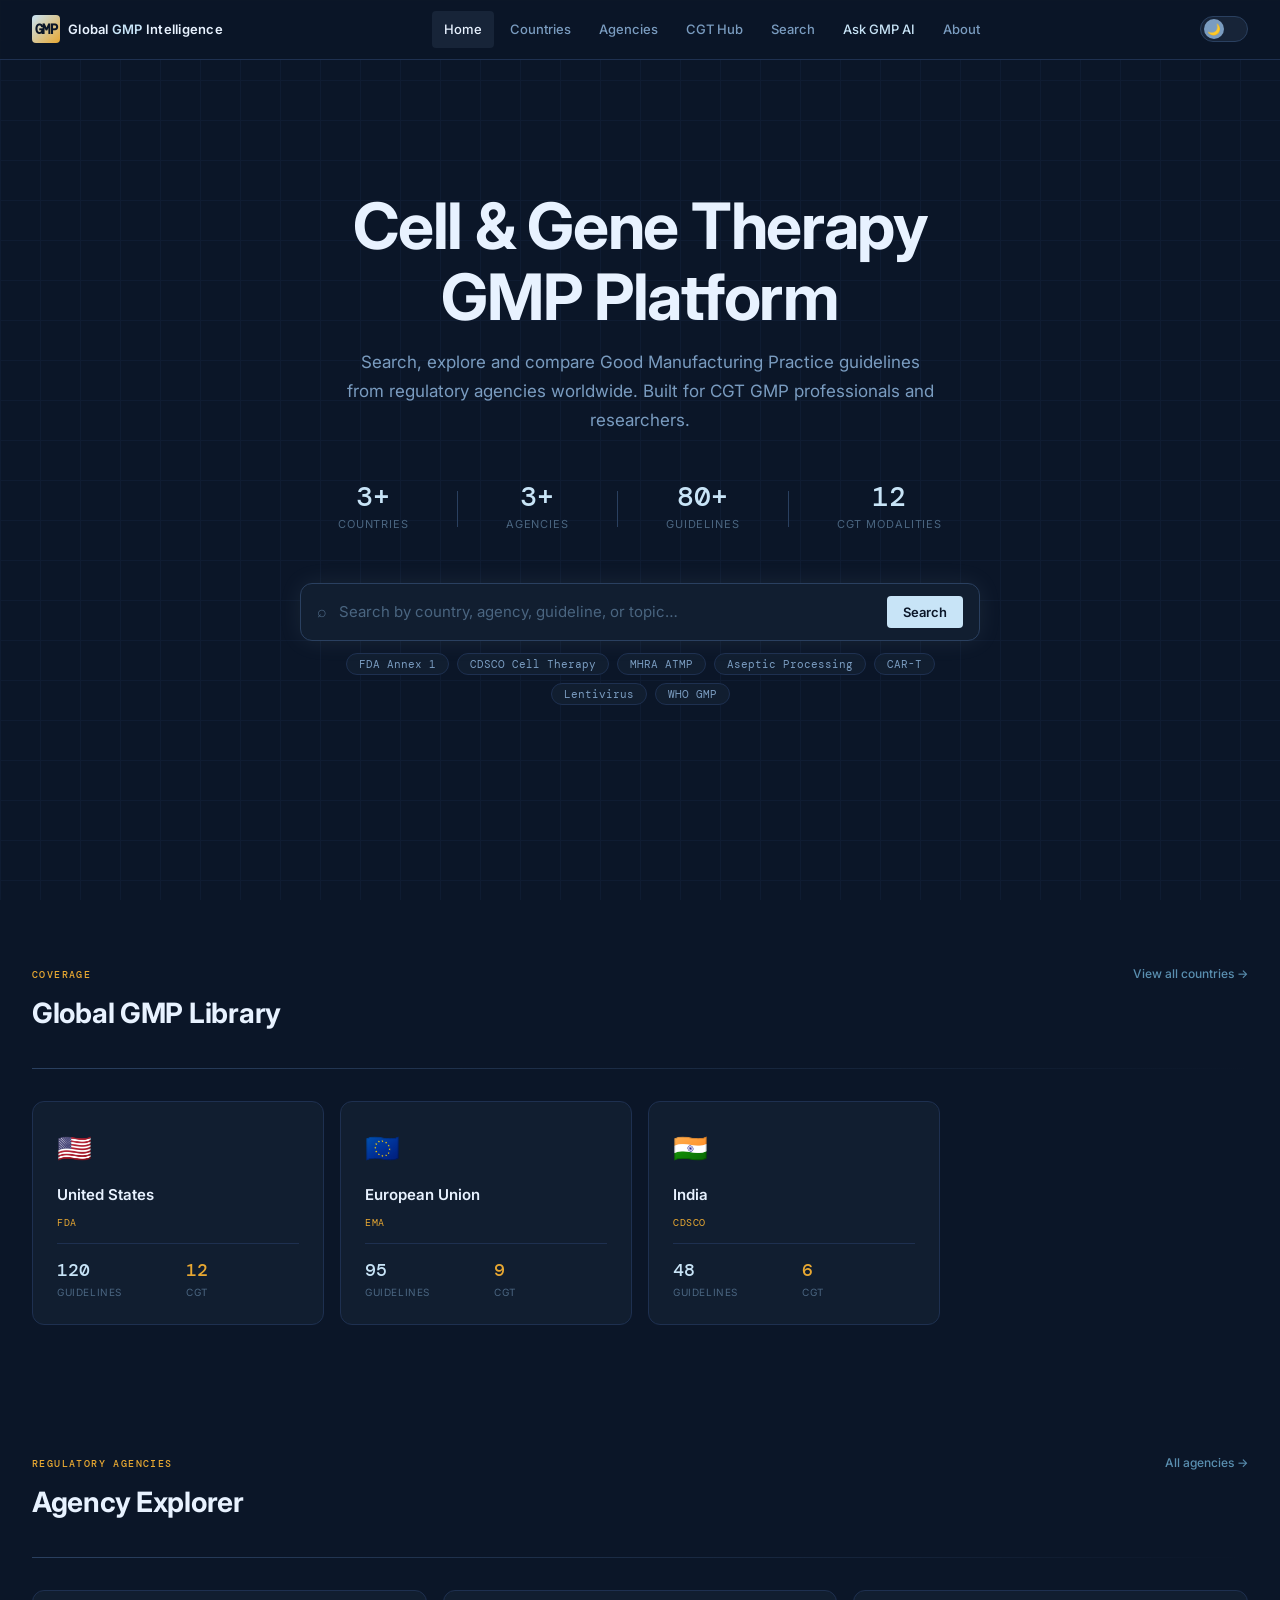
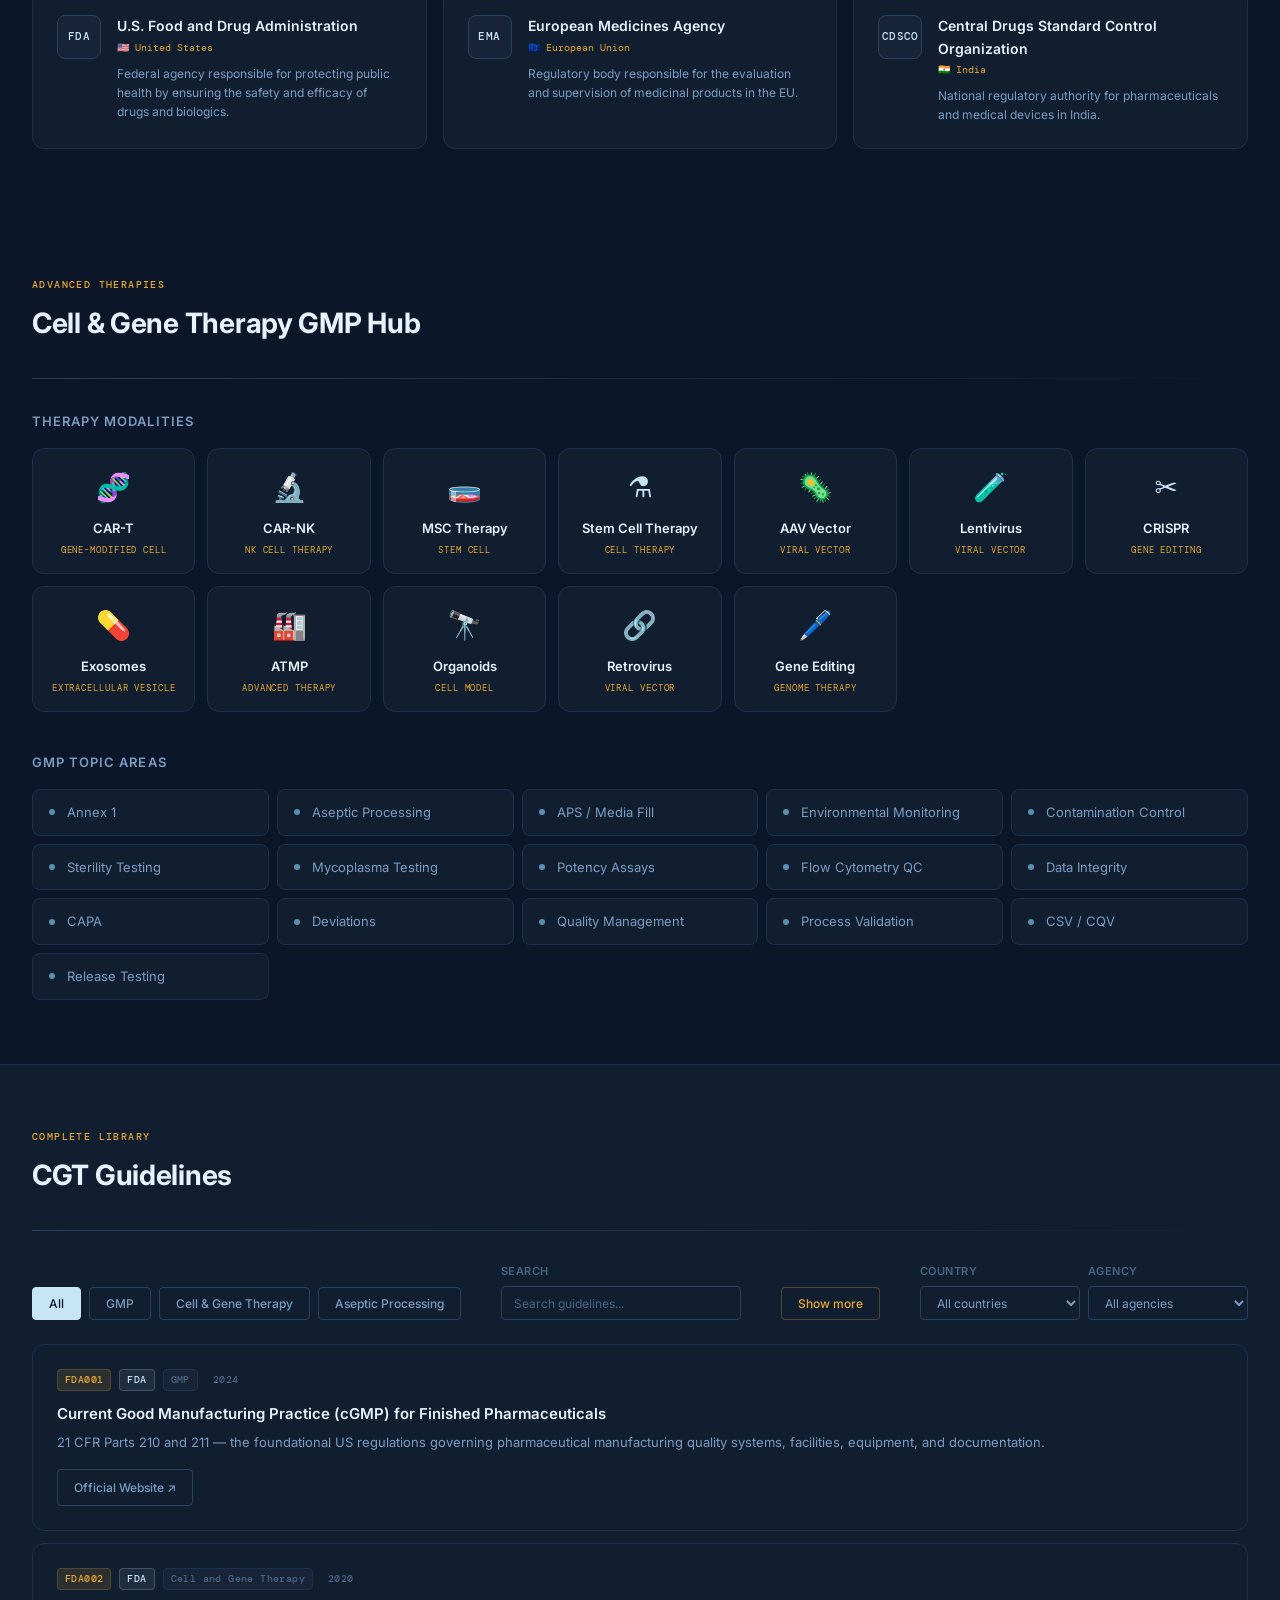
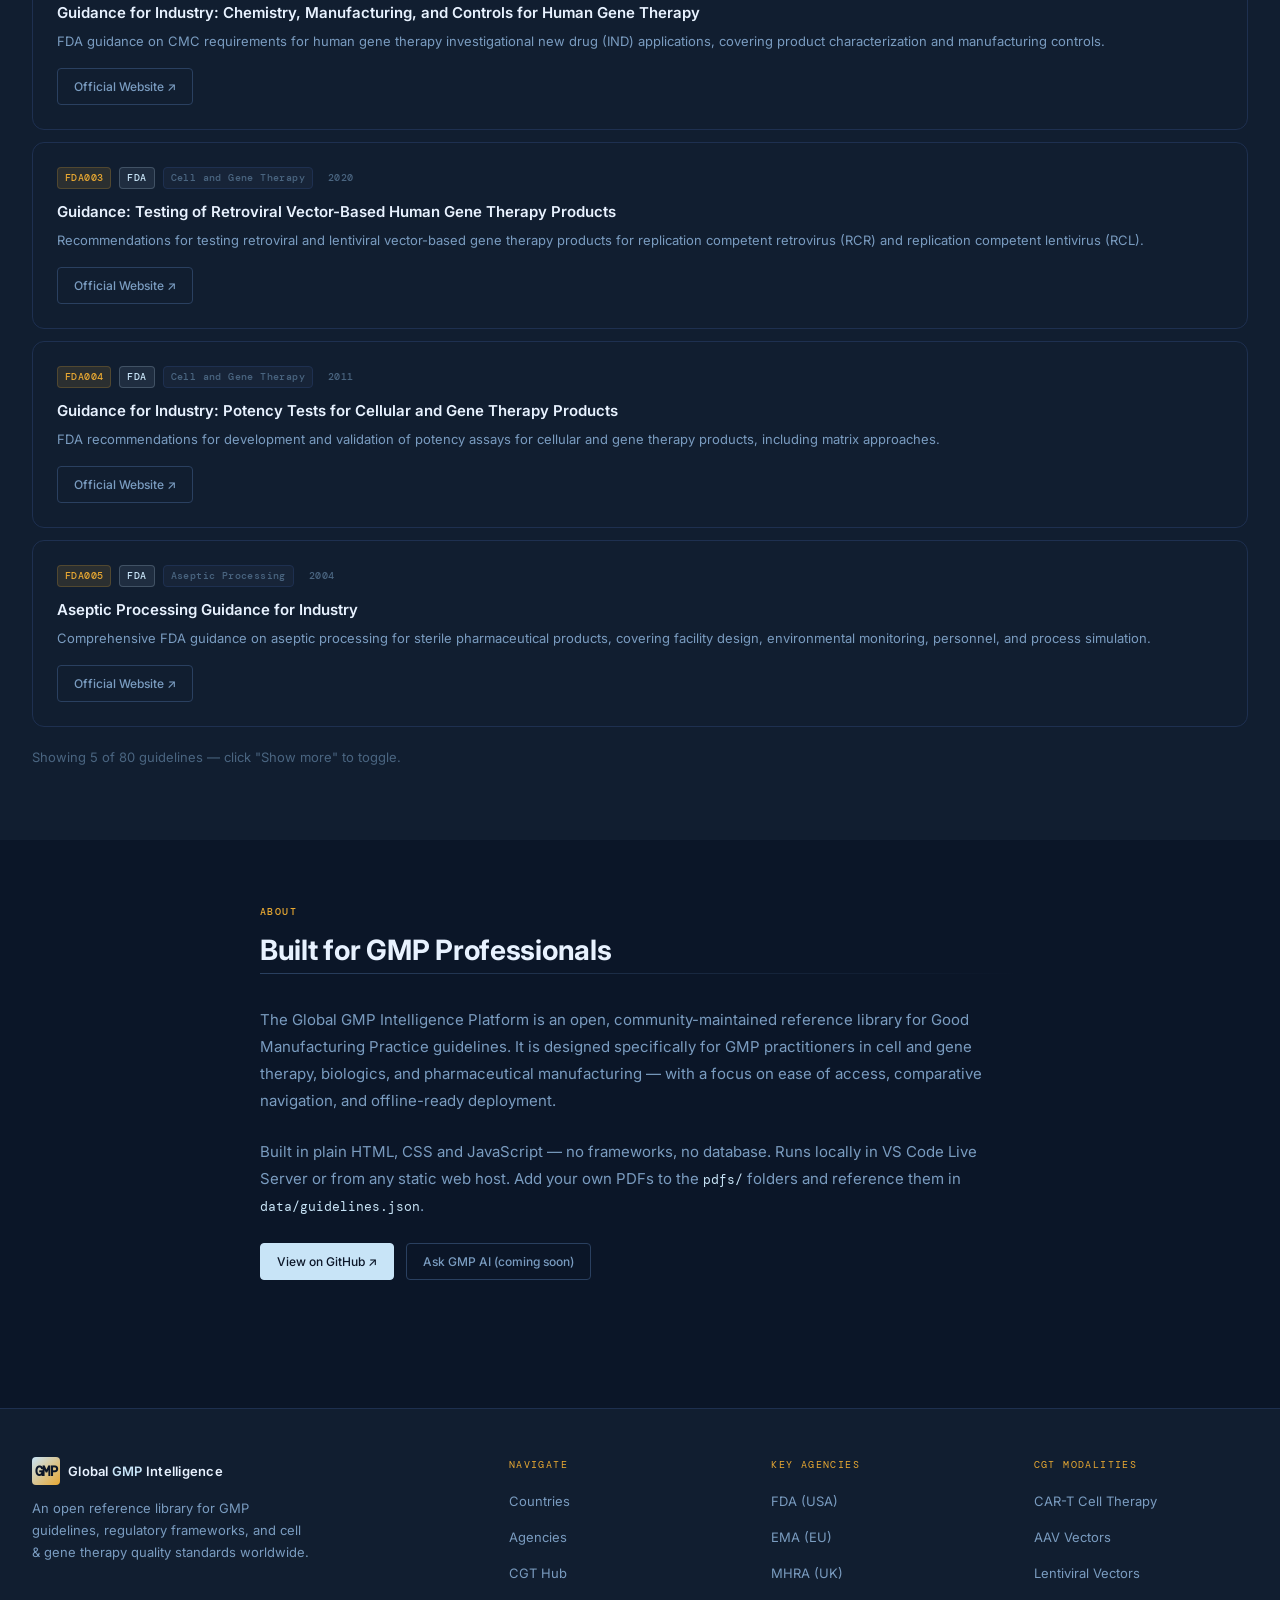
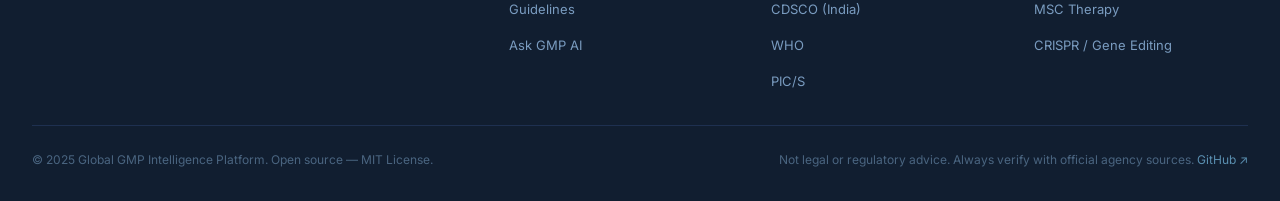
==== commit 15e203b1: "Major" ====
--- a/index.html
+++ b/index.html
@@ -70,22 +70,22 @@
       <!-- Key stats -->
       <div class="hero-stats">
         <div class="hero-stat">
-          <span class="hero-stat-number">16+</span>
+          <span id="hero-countries-count" class="hero-stat-number">16+</span>
           <span class="hero-stat-label">Countries</span>
         </div>
         <div class="hero-stat-divider"></div>
         <div class="hero-stat">
-          <span class="hero-stat-number">15+</span>
+          <span id="hero-agencies-count" class="hero-stat-number">15+</span>
           <span class="hero-stat-label">Agencies</span>
         </div>
         <div class="hero-stat-divider"></div>
         <div class="hero-stat">
-          <span class="hero-stat-number">500+</span>
+          <span id="hero-guidelines-count" class="hero-stat-number">500+</span>
           <span class="hero-stat-label">Guidelines</span>
         </div>
         <div class="hero-stat-divider"></div>
         <div class="hero-stat">
-          <span class="hero-stat-number">12</span>
+          <span id="hero-modalities-count" class="hero-stat-number">12</span>
           <span class="hero-stat-label">CGT Modalities</span>
         </div>
       </div>
@@ -378,196 +378,7 @@
     AFTER it has been loaded by loadAllData() in script.js.
     In a larger project, this would move to script.js once data loading is async-refactored.
   -->
-  <script>
-    const guidelineFilters = {
-      category: 'all',
-      country: 'all',
-      agency: 'all',
-      search: ''
-    };
-
-    // Collapse state: when true show a maximum of 5 entries
-    let guidelinesCollapsed = true;
-
-    function toggleGuidelinesCollapsed() {
-      guidelinesCollapsed = !guidelinesCollapsed;
-      const btn = document.getElementById('guidelines-toggle');
-      if (btn) {
-        btn.textContent = guidelinesCollapsed ? 'Show more' : 'Show fewer';
-        btn.setAttribute('aria-expanded', guidelinesCollapsed ? 'false' : 'true');
-      }
-      buildGuidelinesList(guidelineFilters.category);
-    }
-
-    function getUniqueGuidelineValues(field) {
-      return Array.from(new Set(guidelinesData.map(function (item) {
-        return item[field];
-      }).filter(Boolean))).sort();
-    }
-
-    function populateGuidelineDropdowns() {
-      const countrySelect = document.getElementById('country-filter');
-      const agencySelect = document.getElementById('agency-filter');
-      if (!countrySelect || !agencySelect) return;
-
-      getUniqueGuidelineValues('country').forEach(function (country) {
-        const option = document.createElement('option');
-        option.value = country;
-        option.textContent = country;
-        countrySelect.appendChild(option);
-      });
-
-      getUniqueGuidelineValues('agency').forEach(function (agency) {
-        const option = document.createElement('option');
-        option.value = agency;
-        option.textContent = agency;
-        agencySelect.appendChild(option);
-      });
-    }
-
-    /**
-     * Builds the complete guidelines list in the #guidelines-list section.
-     * Called after guidelinesData is populated by loadAllData().
-     */
-    function buildGuidelinesList(filter) {
-      const list = document.getElementById('guidelines-list');
-      if (!list) return;
-
-      // Wait a moment if data hasn't arrived yet
-      if (!guidelinesData || guidelinesData.length === 0) {
-        setTimeout(function () { buildGuidelinesList(filter); }, 300);
-        return;
-      }
-
-      const activeFilters = Object.assign({}, guidelineFilters, {
-        category: filter || guidelineFilters.category
-      });
-
-      const items = guidelinesData.filter(function (g) {
-        const categoryMatch = activeFilters.category === 'all' || g.category === activeFilters.category;
-        const countryMatch = activeFilters.country === 'all' || g.country === activeFilters.country;
-        const agencyMatch = activeFilters.agency === 'all' || g.agency === activeFilters.agency;
-        const searchableText = [
-          g.id,
-          g.title,
-          g.description,
-          g.country,
-          g.agency,
-          g.category,
-          g.year,
-          Array.isArray(g.keywords) ? g.keywords.join(' ') : ''
-        ].join(' ').toLowerCase();
-        const searchMatch = !activeFilters.search || searchableText.includes(activeFilters.search);
-        return categoryMatch && countryMatch && agencyMatch && searchMatch;
-      });
-
-      list.innerHTML = '';
-
-      if (items.length === 0) {
-        list.innerHTML = '<div class="placeholder-text">No guidelines match the selected filters.</div>';
-        return;
-      }
-
-      // Show or hide the toggle button depending on number of items
-      const toggleBtn = document.getElementById('guidelines-toggle');
-      if (toggleBtn) toggleBtn.style.display = items.length > 5 ? 'inline-flex' : 'none';
-
-      // Respect collapsed state: show only first 5 when collapsed
-      const displayItems = (guidelinesCollapsed && items.length > 5) ? items.slice(0, 5) : items;
-
-      displayItems.forEach(function (item) {
-        const card = document.createElement('div');
-        card.className = 'guideline-card';
-
-        const pdfBtn = item.pdf
-          ? `<a class="btn btn-primary" href="${item.pdf}" target="_blank">View PDF</a>
-             <a class="btn btn-secondary" href="${item.pdf}" download>Download PDF</a>`
-          : '';
-
-        const extBtn = item.external
-          ? `<a class="btn btn-secondary" href="${item.external}" target="_blank" rel="noopener">Official Website ↗</a>`
-          : '';
-
-        card.innerHTML = `
-          <div class="guideline-card-header">
-            <div class="guideline-meta">
-              <span class="tag tag-id">${item.id}</span>
-              <span class="tag tag-agency">${item.agency}</span>
-              <span class="tag tag-category">${item.category}</span>
-              <span class="tag tag-year">${item.year}</span>
-            </div>
-          </div>
-          <div class="guideline-title">${item.title}</div>
-          <div class="guideline-desc">${item.description}</div>
-          <div class="guideline-actions">
-            ${pdfBtn}
-            ${extBtn}
-          </div>
-        `;
-
-        list.appendChild(card);
-      });
-
-      // If collapsed and not all items shown, add a small note
-      if (guidelinesCollapsed && items.length > displayItems.length) {
-        const note = document.createElement('div');
-        note.className = 'guideline-collapsed-note';
-        note.textContent = `Showing ${displayItems.length} of ${items.length} guidelines — click "${guidelinesCollapsed ? 'Show more' : 'Show fewer'}" to toggle.`;
-        list.appendChild(note);
-      }
-    }
-
-    /**
-     * Filter button handler — called by onclick on the filter buttons.
-     */
-    function filterGuidelines(category) {
-      guidelineFilters.category = category;
-
-      document.querySelectorAll('.guideline-filters .btn').forEach(function (button) {
-        const isActive = button.dataset.filter === category;
-        button.classList.toggle('is-active', isActive);
-        button.setAttribute('aria-pressed', isActive ? 'true' : 'false');
-      });
-
-      buildGuidelinesList(category);
-    }
-
-    function filterGuidelineDropdowns() {
-      const countrySelect = document.getElementById('country-filter');
-      const agencySelect = document.getElementById('agency-filter');
-
-      guidelineFilters.country = countrySelect ? countrySelect.value : 'all';
-      guidelineFilters.agency = agencySelect ? agencySelect.value : 'all';
-
-      buildGuidelinesList(guidelineFilters.category);
-    }
-
-    function filterGuidelineSearch() {
-      const searchInput = document.getElementById('guideline-search');
-      guidelineFilters.search = searchInput ? searchInput.value.trim().toLowerCase() : '';
-
-      buildGuidelinesList(guidelineFilters.category);
-    }
-
-    // Build the list once data is ready
-    // We poll until guidelinesData is available
-    function waitAndBuild() {
-      if (typeof guidelinesData !== 'undefined' && guidelinesData.length > 0) {
-        populateGuidelineDropdowns();
-        buildGuidelinesList('all');
-
-        // Ensure the toggle button reflects the default collapsed state on first load
-        const btn = document.getElementById('guidelines-toggle');
-        if (btn) {
-          btn.textContent = guidelinesCollapsed ? 'Show more' : 'Show fewer';
-          btn.setAttribute('aria-expanded', guidelinesCollapsed ? 'false' : 'true');
-        }
-      } else {
-        setTimeout(waitAndBuild, 200);
-      }
-    }
-    waitAndBuild();
-  </script>
+  <!-- Guidelines logic has been moved to script.js (functions: buildGuidelinesList, filters) -->
 
 </body>
 </html>
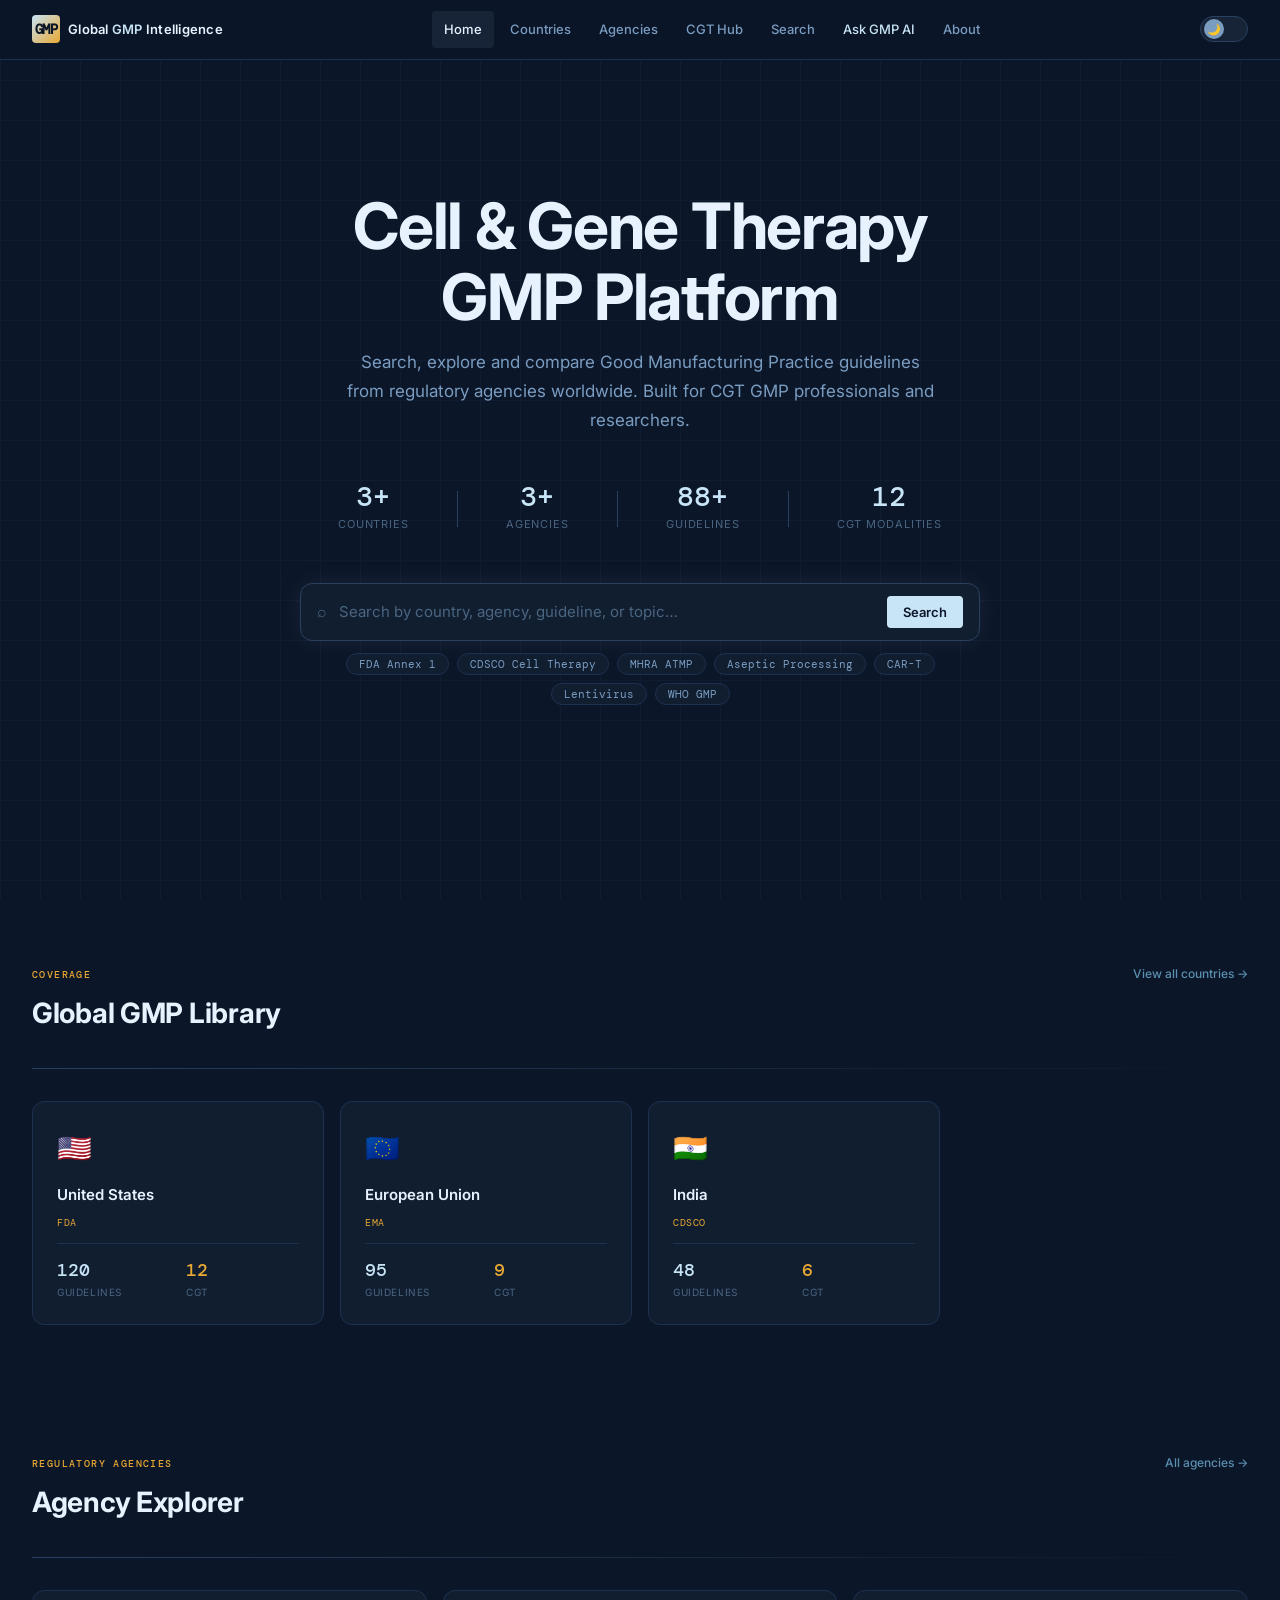
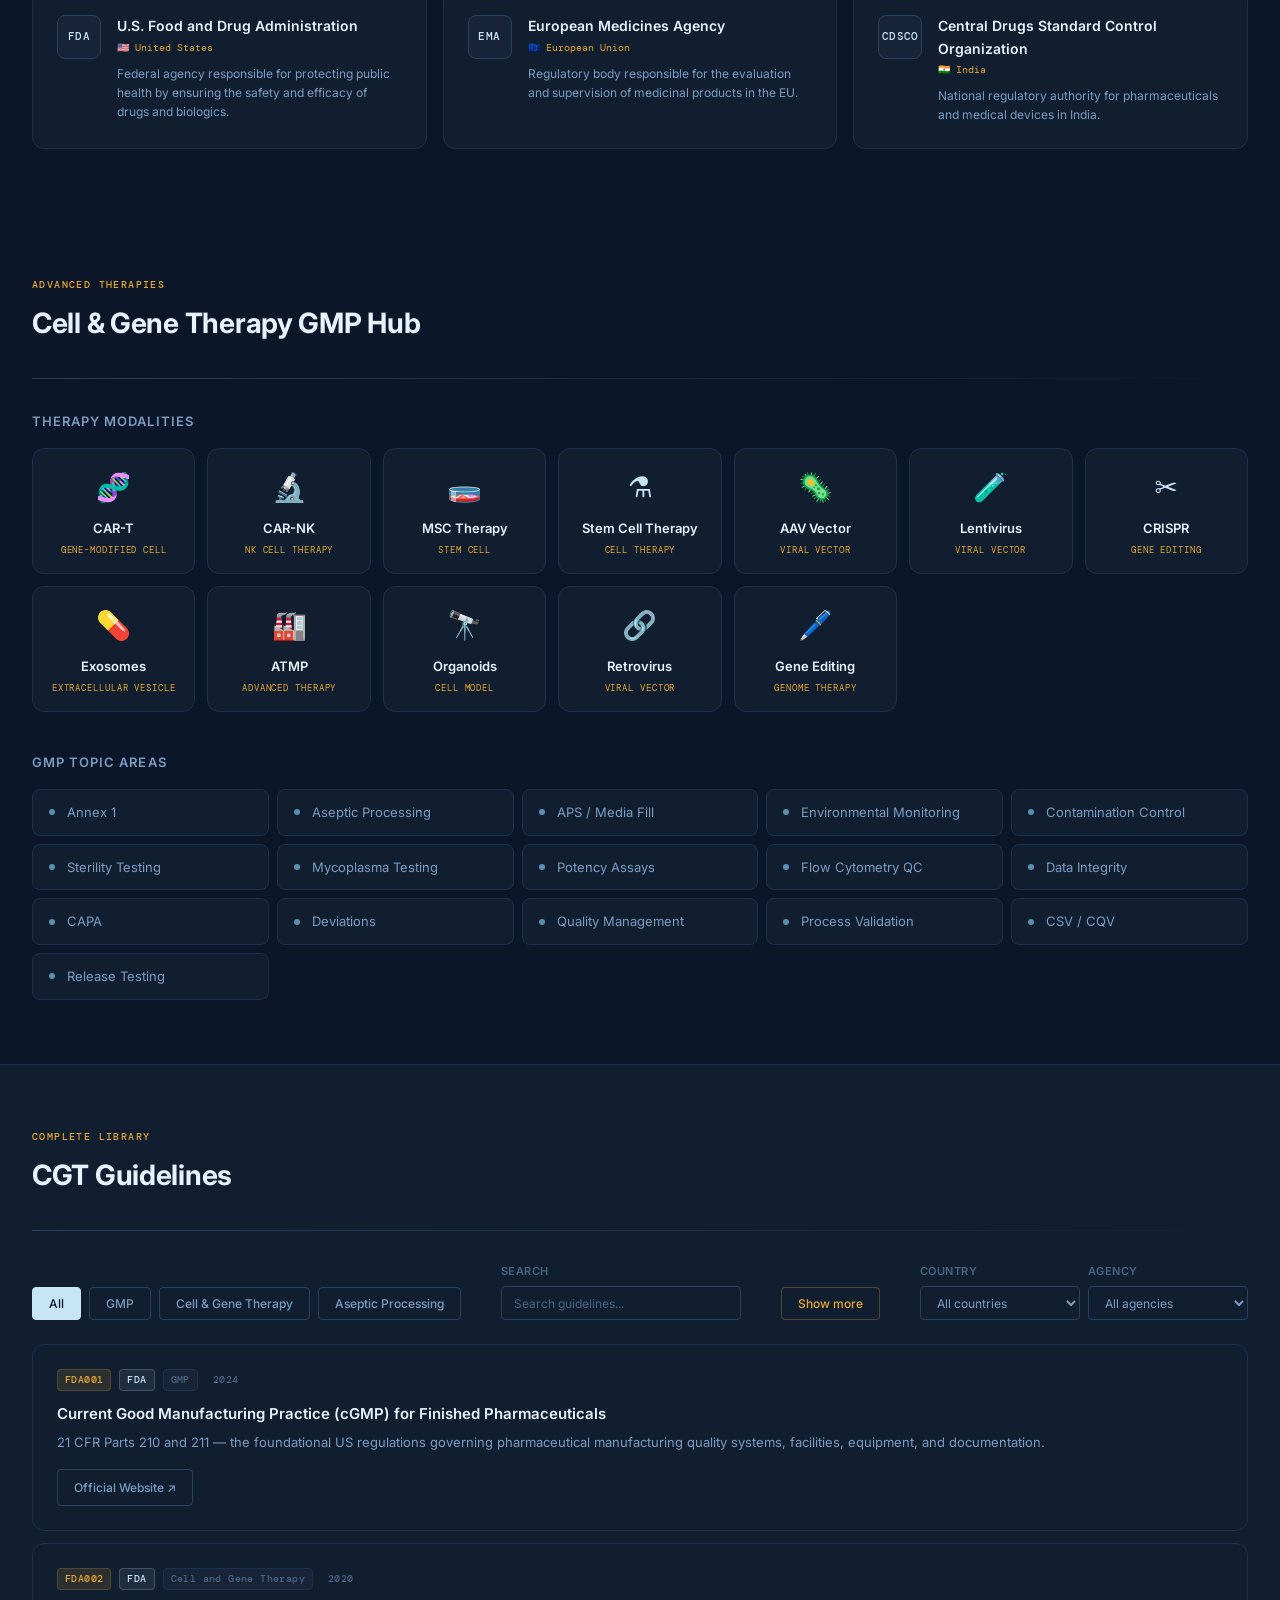
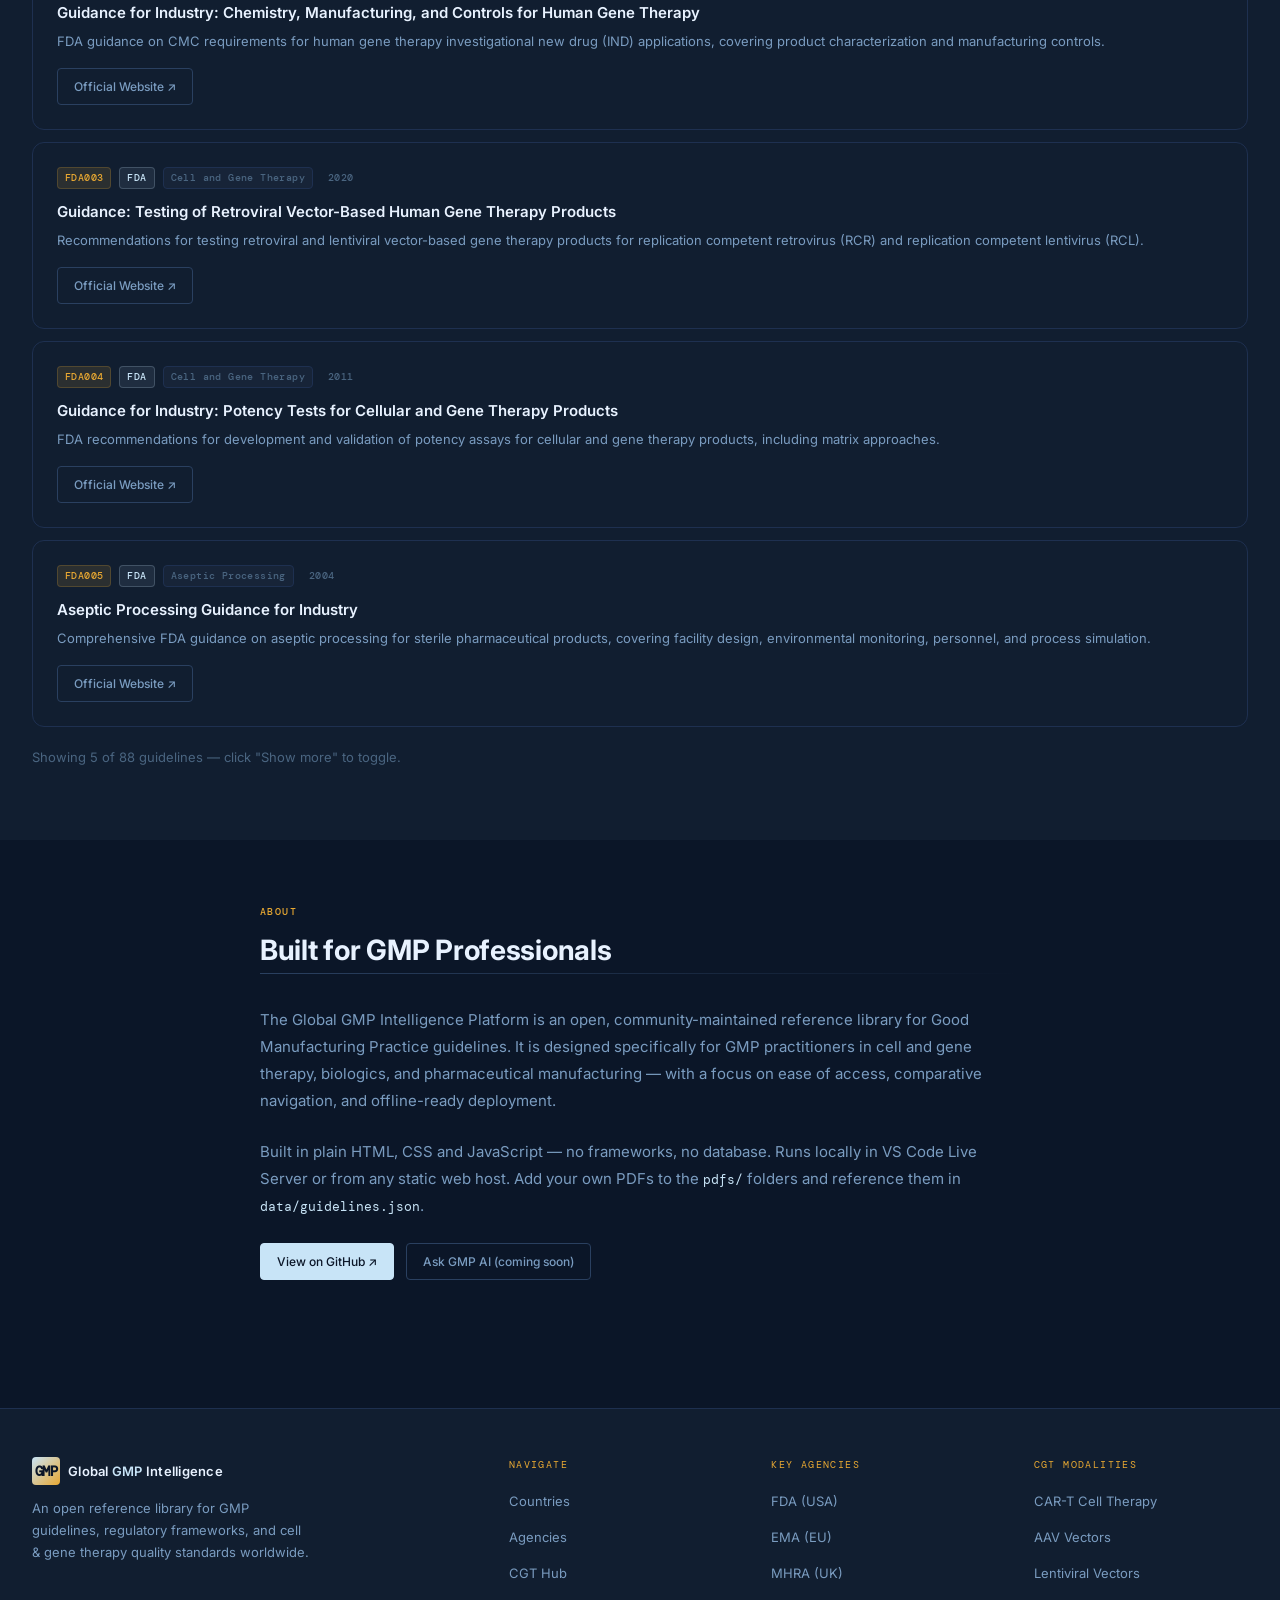
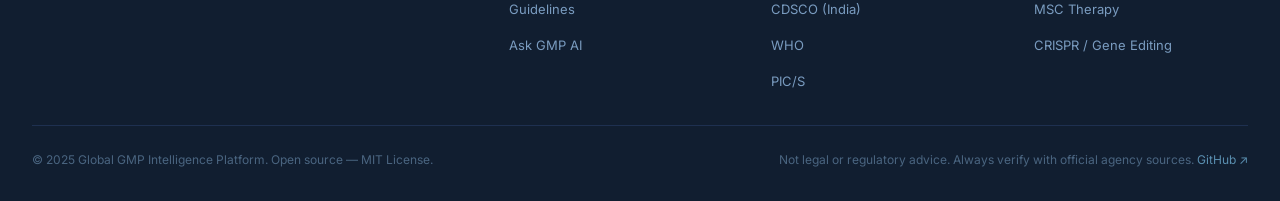
==== commit fe0b23b9: "Update index.html" ====
--- a/index.html
+++ b/index.html
@@ -297,7 +297,7 @@
         <code class="inline-code">data/guidelines.json</code>.
       </p>
       <div class="btn-row">
-        <a href="https://github.com" class="btn btn-primary" target="_blank">View on GitHub ↗</a>
+        <a href="https://github.com/augycodez/CGT-GMP" class="btn btn-primary" target="_blank" rel="noopener">View on GitHub ↗</a>
         <a href="ask.html" class="btn btn-secondary">Ask GMP AI (coming soon)</a>
       </div>
     </div>
@@ -363,7 +363,7 @@
     <!-- Bottom bar -->
     <div class="footer-bottom">
       <p>© 2025 Global GMP Intelligence Platform. Open source — MIT License.</p>
-      <p>Not legal or regulatory advice. Always verify with official agency sources. <a href="https://github.com">GitHub ↗</a></p>
+      <p>Not legal or regulatory advice. Always verify with official agency sources. <a href="https://github.com/augycodez/CGT-GMP" target="_blank" rel="noopener">GitHub ↗</a></p>
     </div>
   </footer>
 
